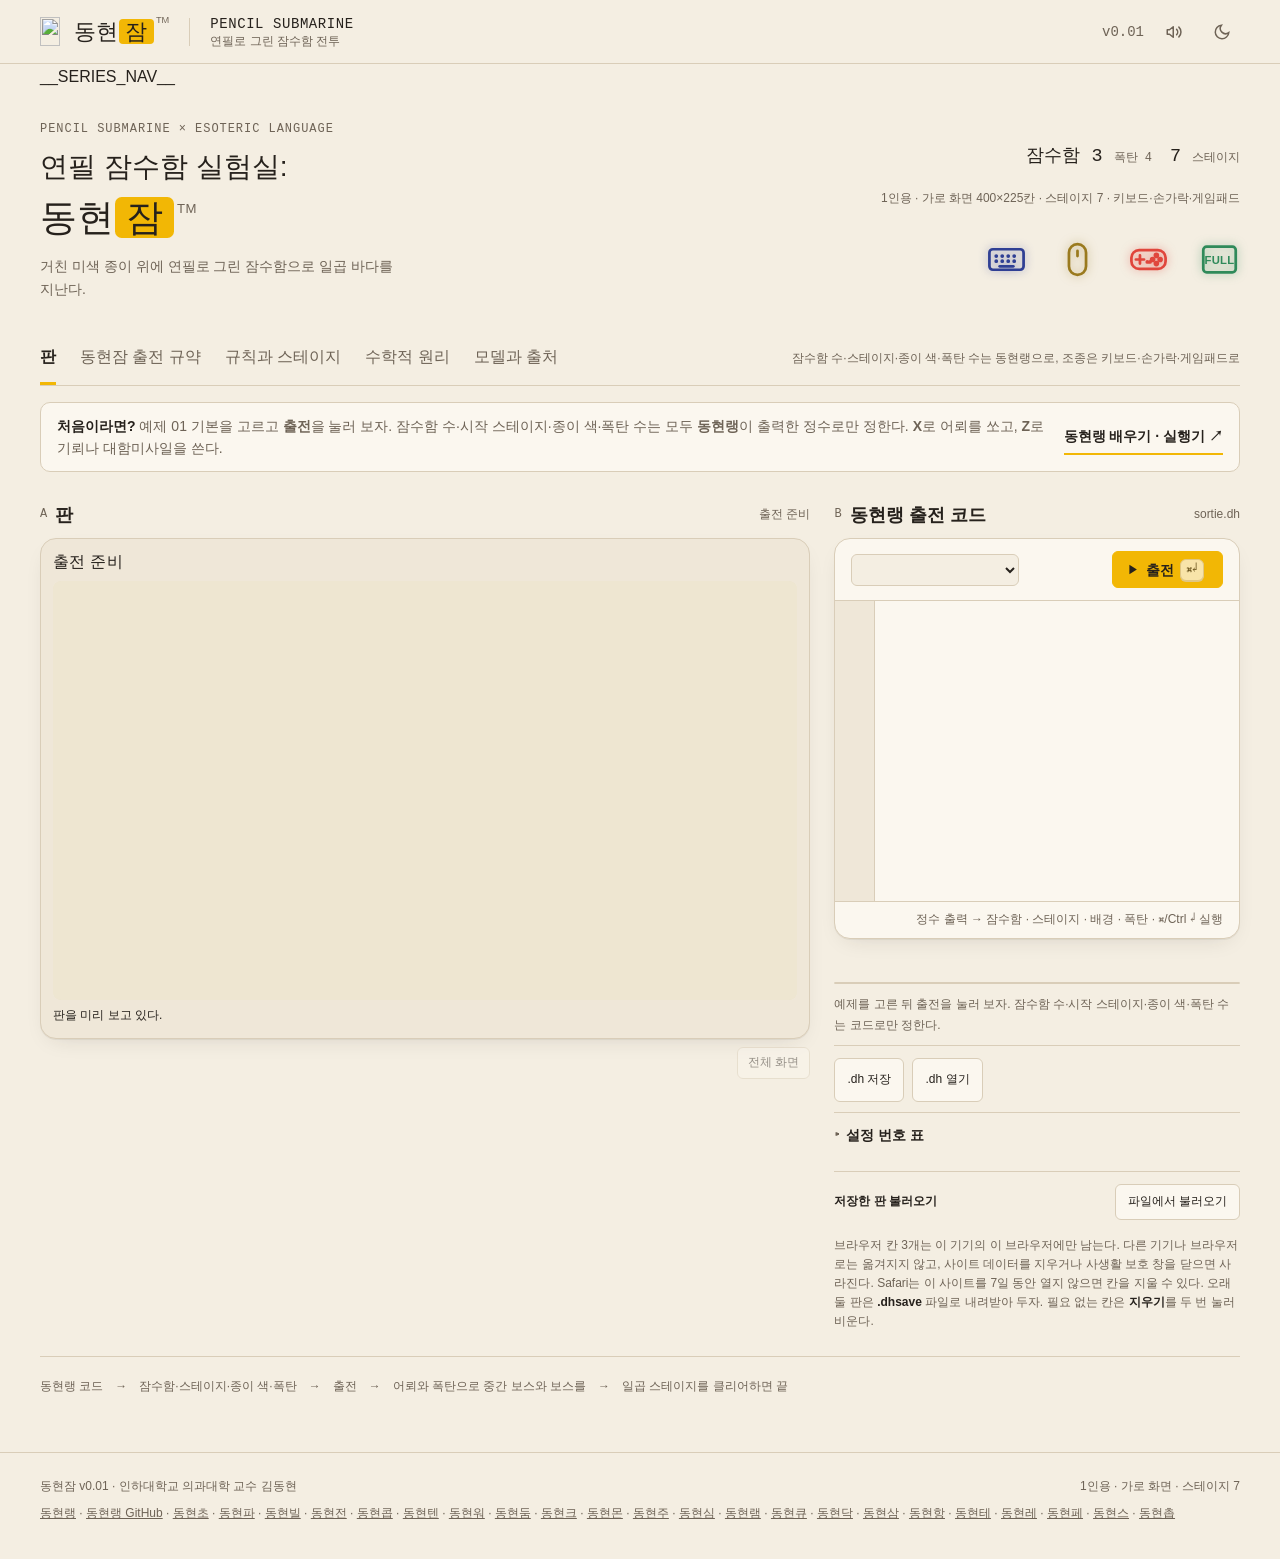
==== src/index.html @ eeb821c2 "동현잠 v0.01: 연필로 그린 잠수함 전투 Co-authored-by: Perplexity <noreply@perplexity.ai>" ====
<!doctype html>
<html lang="ko" data-theme="light">
<head>
  <meta charset="utf-8"><meta name="viewport" content="width=device-width,initial-scale=1,viewport-fit=cover">
  <meta name="description" content="동현랭으로 잠수함 수·시작 스테이지·종이 색·폭탄 수를 정하고, 연필로 그린 잠수함을 몰아 어뢰·기뢰·대함미사일로 일곱 바다의 보스를 물리치는 가로 화면 게임이다.">
  <title>동현잠™ · 연필로 그린 잠수함 전투</title>
  <link rel="icon" type="image/x-icon" sizes="16x16 32x32 48x48" href="./favicon.ico">
  <link rel="icon" type="image/png" sizes="32x32" href="./favicon.png">
  <link rel="apple-touch-icon" sizes="180x180" href="./apple-touch-icon.png">
  <link rel="stylesheet" href="./style.css">
</head>
<body>
<header class="header">
  <a class="brand" href="#" aria-label="동현잠 첫 화면으로"><span class="brand-main"><img class="brand-icon" src="__BRAND_ICON__" alt="" width="96" height="96">동현<span>잠</span><sup>TM</sup></span><i class="brand-divider"></i><span class="brand-sub">PENCIL SUBMARINE<small>연필로 그린 잠수함 전투</small></span></a>
  <div class="edition">v0.01<button id="sound" class="icon-btn" aria-label="효과음 켜기·끄기" title="효과음 (M)" aria-pressed="true"><svg width="18" height="18" viewBox="0 0 24 24" fill="none" stroke="currentColor" stroke-width="2" stroke-linecap="round" stroke-linejoin="round" aria-hidden="true" focusable="false"><path d="M11 5 6 9H3v6h3l5 4z"/><path class="snd-on" d="M15.5 8.5a5 5 0 0 1 0 7M18.5 5.5a9 9 0 0 1 0 13"/><path class="snd-off" d="m16 9 6 6m0-6-6 6"/></svg></button><button id="theme" class="icon-btn" aria-label="밝은 화면과 어두운 화면 전환" title="화면 전환" aria-pressed="false"><svg width="18" height="18" viewBox="0 0 24 24" fill="none" stroke="currentColor" stroke-width="2" stroke-linecap="round" aria-hidden="true" focusable="false"><path d="M21 12.8A9 9 0 1 1 11.2 3a7 7 0 0 0 9.8 9.8z"/></svg></button></div>
</header>
<main>
__SERIES_NAV__
  <section class="intro">
    <div><div class="eyebrow">PENCIL SUBMARINE × ESOTERIC LANGUAGE</div><h1>연필 잠수함 실험실: <span class="title-brand">동현<span>잠</span><sup>TM</sup></span></h1><p>거친 미색 종이 위에 연필로 그린 잠수함으로 일곱 바다를 지난다.</p></div>
    <div class="model-stamp"><strong id="stamp-mode">잠수함 3 <span>폭탄 4</span></strong><strong>7 <span>스테이지</span></strong><small>1인용 · 가로 화면 400×225칸 · 스테이지 7 · 키보드·손가락·게임패드</small><div class="input-marks" role="group" aria-label="입력 표식 · 쓸 수 있는 것: 키보드·마우스(손가락)·게임패드·전체 화면"><span class="mark on kb" tabindex="0" data-tip="키보드 가능 · 방향키로 항해하고 <b>X</b>(또는 Space)로 어뢰를 쏜다. <b>Z</b>는 폭탄(기뢰·대함미사일), <b>C</b>는 폭탄 바꾸기." aria-label="키보드 가능"><svg viewBox="0 0 24 24" aria-hidden="true"><rect x="2" y="6" width="20" height="12" rx="2"/><path class="dots" d="M6 10h.01M9.5 10h.01M13 10h.01M16.5 10h.01M6 13h.01M9.5 13h.01M13 13h.01M16.5 13h.01"/><path d="M8 16h8"/></svg></span><span class="mark on ms" tabindex="0" data-tip="마우스·손가락 가능 · 화면 아래 십자 버튼으로 항해하고 <b>A</b>·<b>B</b>·<b>폭탄</b>·<b>메뉴</b> 버튼을 누른다. 고르는 화면은 눌러서 고른다." aria-label="마우스·손가락 가능"><svg viewBox="0 0 24 24" aria-hidden="true"><rect x="7" y="3" width="10" height="18" rx="5"/><path d="M12 7v3"/></svg></span><span class="mark on gp" tabindex="0" data-tip="게임패드 가능 · A·R 어뢰 · B·L 폭탄 · X·Y·ZL·ZR 폭탄 바꾸기 · + 메뉴. 십자 버튼이나 왼쪽 스틱으로 항해한다." aria-label="게임패드 가능"><svg viewBox="0 0 24 24" aria-hidden="true"><rect x="2" y="6.5" width="20" height="11" rx="4.5"/><path d="M7 9.6v4.8M4.6 12h4.8"/><circle cx="16.6" cy="9.6" r=".85"/><circle cx="14.4" cy="12" r=".85"/><circle cx="18.8" cy="12" r=".85"/><circle cx="16.6" cy="14.4" r=".85"/><path class="dots" d="M11.3 13.4h.01M12.9 13.4h.01"/></svg></span><span class="mark on fs" tabindex="0" data-tip="전체 화면 가능 · 출전한 뒤 화면 아래 <b>전체 화면</b> 버튼으로 게임 화면을 꽉 채울 수 있다." aria-label="전체 화면 가능"><svg viewBox="0 0 24 24" aria-hidden="true"><rect x="2.5" y="4.5" width="19" height="15" rx="2"/><text class="full" x="12" y="14.6" text-anchor="middle">FULL</text></svg></span></div></div>
  </section>
  <nav class="tabs" aria-label="동현잠 메뉴"><button class="active" data-tab="play" aria-current="page">판</button><button data-tab="protocol">동현잠 출전 규약</button><button data-tab="rules">규칙과 스테이지</button><button data-tab="math">수학적 원리</button><button data-tab="about">모델과 출처</button><span>잠수함 수·스테이지·종이 색·폭탄 수는 동현랭으로, 조종은 키보드·손가락·게임패드로</span></nav>
  <div class="getting-started"><p><strong>처음이라면?</strong> 예제 01 기본을 고르고 <b>출전</b>을 눌러 보자. 잠수함 수·시작 스테이지·종이 색·폭탄 수는 모두 <b>동현랭</b>이 출력한 정수로만 정한다. <b>X</b>로 어뢰를 쏘고, <b>Z</b>로 기뢰나 대함미사일을 쓴다.</p><a href="https://raspberry-kim.github.io/donghyun-lang/" target="_blank" rel="noopener">동현랭 배우기 · 실행기 ↗</a></div>

  <section id="tab-play" class="tab-panel">
    <div class="play-grid" id="play-grid">
      <div class="field-col">
        <div class="section-title"><h2><span>A</span> 판</h2><span id="status" role="status">출전 준비</span></div>
        <div class="stage-full" id="stage-full"><button id="exit-full" class="exit-full" type="button" hidden aria-label="전체 화면 닫기">✕ 전체 화면 닫기</button><p class="full-hint" id="full-hint" hidden>원래 화면으로 돌아오려면 오른쪽 위 <b>✕ 전체 화면 닫기</b>를 누른다.</p>
        <div class="board-wrap" id="board-wrap" tabindex="0" aria-label="동현잠 판. 방향키로 항해하고 X 또는 Space로 어뢰를 쏜다. Z는 폭탄, C는 폭탄 바꾸기.">
          <div class="board-top"><span id="day">출전 준비</span><span id="turn-badge"></span></div>
          <div class="board-stage ds-board"><canvas id="game" width="1200" height="675" role="img" aria-label="동현잠 게임 화면. 연필로 그린 잠수함과 바다, 수면 위의 군함">캔버스를 쓸 수 있는 브라우저에서 열어 보자.</canvas>
            <div id="menu" class="game-menu" hidden role="menu"></div>
          </div>
          <div class="board-bottom"><span id="tile-info">판을 미리 보고 있다.</span><span id="hint"></span></div>
          <div class="touchpad" id="touchpad" role="group" aria-label="화면 버튼"><div class="dpad" id="dpad" aria-label="십자 버튼"><button type="button" data-dir="u" aria-label="위"><svg viewBox="0 0 24 24" fill="none" stroke="currentColor" stroke-width="2.4" stroke-linecap="round" stroke-linejoin="round" aria-hidden="true"><path d="M12 19V6M6 11l6-6 6 6"/></svg></button><button type="button" data-dir="l" aria-label="왼쪽"><svg viewBox="0 0 24 24" fill="none" stroke="currentColor" stroke-width="2.4" stroke-linecap="round" stroke-linejoin="round" aria-hidden="true"><path d="M12 19V6M6 11l6-6 6 6"/></svg></button><button type="button" data-dir="r" aria-label="오른쪽"><svg viewBox="0 0 24 24" fill="none" stroke="currentColor" stroke-width="2.4" stroke-linecap="round" stroke-linejoin="round" aria-hidden="true"><path d="M12 19V6M6 11l6-6 6 6"/></svg></button><button type="button" data-dir="d" aria-label="아래"><svg viewBox="0 0 24 24" fill="none" stroke="currentColor" stroke-width="2.4" stroke-linecap="round" stroke-linejoin="round" aria-hidden="true"><path d="M12 19V6M6 11l6-6 6 6"/></svg></button></div><div class="pad-btns"><button id="b-sel" type="button" class="pb-s">폭탄<small>바꾸기</small></button><button id="b-pause" type="button" class="pb-s">메뉴</button><button id="b-b" type="button" class="pb-b">B<small>폭탄</small></button><button id="b-a" type="button" class="pb-a">A<small>어뢰</small></button></div></div>
        </div>
        </div>
        <div class="board-bar"><button id="full" class="small-btn" type="button" disabled title="게임 화면을 꽉 채운다 (F)">전체 화면</button></div>
        <span id="dbg" hidden></span>
      </div>
      <div class="side-col">
        <section class="setup-panel" id="setup-panel">
          <div class="section-title"><h2><span>B</span> 동현랭 출전 코드</h2><span>sortie.dh</span></div>
          <div class="dh-panel">
            <div class="dh-head"><select id="example" aria-label="동현랭 출전 예제 선택"></select><span class="dh-spacer"></span><button id="run" class="dh-btn dh-run" title="Ctrl/⌘ + Enter"><svg viewBox="0 0 24 24" fill="currentColor" aria-hidden="true"><path d="M7 4.5v15l12-7.5z"></path></svg>출전 <kbd>⌘↵</kbd></button></div>
            <div class="code-wrap"><div id="lines" aria-hidden="true"></div><textarea id="code" aria-label="동현랭 출전 코드" spellcheck="false" autocomplete="off" autocapitalize="off"></textarea></div>
            <div class="code-meta dh-status"><span id="line-count"></span><span>정수 출력 → 잠수함 · 스테이지 · 배경 · 폭탄 · ⌘/Ctrl ↵ 실행</span></div>
          </div>
          <p id="example-note"></p>
          <div class="sortie-card" id="sortie-card"></div>
          <p id="result" aria-live="polite">예제를 고른 뒤 출전을 눌러 보자. 잠수함 수·시작 스테이지·종이 색·폭탄 수는 코드로만 정한다.</p>
          <div class="file-row"><button id="save">.dh 저장</button><label class="file-label">.dh 열기<input id="open" type="file" accept=".dh,.txt,text/plain" hidden></label></div>
          <details class="lang-rule"><summary>설정 번호 표</summary><div class="table-wrap"><table><thead><tr><th>자리</th><th>설정</th><th>값</th><th>기본값</th></tr></thead><tbody><tr><td>첫째</td><td>잠수함 수</td><td>1–9</td><td>반드시 쓴다</td></tr><tr><td>둘째</td><td>시작 스테이지</td><td>1–7</td><td>1</td></tr><tr><td>셋째</td><td>배경 색</td><td>1 미색 · 2 스케치북 흰색</td><td>1</td></tr><tr><td>넷째</td><td>시작 폭탄 수</td><td>0–10</td><td>4</td></tr></tbody></table></div></details>
          <div class="load-box"><div class="load-head"><strong>저장한 판 불러오기</strong><label class="file-label" tabindex="0">파일에서 불러오기<input id="load-file-setup" type="file" accept=".dhsave,.json,application/json" hidden></label></div><div class="slot-list" id="slot-list"></div><p class="slot-note">브라우저 칸 3개는 이 기기의 이 브라우저에만 남는다. 다른 기기나 브라우저로는 옮겨지지 않고, 사이트 데이터를 지우거나 사생활 보호 창을 닫으면 사라진다. Safari는 이 사이트를 7일 동안 열지 않으면 칸을 지울 수 있다. 오래 둘 판은 <b>.dhsave</b> 파일로 내려받아 두자. 필요 없는 칸은 <b>지우기</b>를 두 번 눌러 비운다.</p></div>
        </section>
        <section class="hud" id="hud" hidden>
          <div class="info-card grid" id="info-card"></div>
          <div class="log-card"><div class="section-title"><h2><span>C</span> 항해 기록</h2><button id="concede" class="small-btn">포기하고 출전 준비로</button></div><ol id="log"></ol></div><input id="load-file" type="file" accept=".dhsave,.json,application/json" hidden>
          <div class="keys"><span><span class="kbd-arrows"><kbd>←</kbd><kbd>→</kbd><kbd>↑</kbd><kbd>↓</kbd></span>항해(누르고 있으면 속도가 붙는다)</span><span><kbd>X</kbd><kbd>Space</kbd>어뢰(누르는 동안 바라보는 쪽 고정)</span><span><kbd>Z</kbd>폭탄: 기뢰 · 대함미사일</span><span><kbd>C</kbd><kbd>Shift</kbd>폭탄 바꾸기</span><span><kbd>Enter</kbd><kbd>Esc</kbd><kbd>P</kbd>메뉴(저장·불러오기·포기)</span><span><kbd>M</kbd>효과음</span><span><kbd>F</kbd>전체 화면</span><span class="pad-note">게임패드(닌텐도 배치) A·R 어뢰 · B·L 폭탄 · X·Y·ZL·ZR 폭탄 바꾸기 · + 메뉴 · 손가락은 화면 아래 십자 버튼과 A·B 버튼</span></div>
        </section>
      </div>
    </div>
    <div class="workflow"><span>동현랭 코드</span><b>→</b><span>잠수함·스테이지·종이 색·폭탄</span><b>→</b><span>출전</span><b>→</b><span>어뢰와 폭탄으로 중간 보스와 보스를</span><b>→</b><span>일곱 스테이지를 클리어하면 끝</span></div>
  </section>

  <section id="tab-protocol" class="tab-panel document" hidden>
    <div class="doc-heading"><div class="eyebrow">SORTIE I/O · v0.01</div><h2>잠수함과 폭탄은 동현랭으로, 조종은 손으로.</h2><p>동현랭 프로그램이 출력한 정수를 차례로 읽는다. <b>첫 정수가 잠수함 수</b>이고 이것만 있으면 바로 나선다. 둘째 정수는 시작 스테이지, 셋째 정수는 배경 색, 넷째 정수는 시작 폭탄 수이며 셋 다 생략할 수 있다. 출전한 뒤에는 동현랭을 쓰지 않는다.</p></div>
    <div class="table-wrap"><table><thead><tr><th>차례</th><th>뜻</th><th>값</th><th>기본값</th></tr></thead><tbody>
      <tr><td>첫째</td><td>잠수함 수</td><td>1~9. 가라앉으면 하나 줄고 새 잠수함이 나선다. 0이 되면 게임 오버다. 이어 하기를 고르면 이 수로 다시 채워진다. <b>반드시 있어야 한다</b></td><td>—</td></tr>
      <tr><td>둘째</td><td>시작 스테이지</td><td>1~7. 1 햇살 여울 · 2 산호 숲 · 3 난파선 무덤 · 4 열수 굴뚝 · 5 얼음 지붕 · 6 흑연 해구 · 7 먹빛 심연</td><td>1</td></tr>
      <tr><td>셋째</td><td>배경 색</td><td>1 미색(거친 미색 종이) · 2 스케치북 흰색. 종이 색이 바뀌면 그림을 모두 새로 그린다</td><td>1</td></tr>
      <tr><td>넷째</td><td>시작 폭탄 수</td><td>0~10. 기뢰와 대함미사일이 함께 쓰는 폭탄의 수다. 스테이지를 시작할 때 이 수보다 적으면 이 수로 채워진다</td><td>4</td></tr>
    </tbody></table></div>
    <div class="doc-columns"><div><h3>고정된 조건</h3><p><b>1인용</b>이다. 정수가 다섯 이상 나오거나 값이 범위를 벗어나면 출전하지 않고 오류를 알려 준다. 정수가 하나도 없으면 잠수함 수를 정하지 않은 것이라 나서지 않는다.</p><p>화면은 가로로 긴 400×225칸(16:9)이고 1초에 60걸음으로 움직인다. 스테이지마다 중간 보스와 보스가 정해져 있다.</p></div>
    <div><h3>예시</h3><pre class="code-example">나는 동현이냐?
  ㅋㅋ 잠수함 5
  뿡뿡 도오오오오옹~뿡뿡뿡
  ㅋㅋ 스테이지 2
  뿡뿡 도오옹~뿡뿡뿡
동현이구나</pre><p>동현랭 문법은 <a href="https://raspberry-kim.github.io/donghyun-lang/" target="_blank" rel="noopener">동현랭 플레이그라운드</a>에서 배울 수 있다.</p></div></div>
  </section>

  <section id="tab-rules" class="tab-panel document" hidden>
    <div class="doc-heading"><div class="eyebrow">HOW TO PLAY</div><h2>어뢰 두 발, 폭탄 열 개, 일곱 바다.</h2><p>연필로 그린 잠수함을 몰아 바닷속을 왼쪽에서 오른쪽으로 지난다. 스테이지 하나는 가로로 길게 이어 붙인 종이 한 장이다. 화면 위쪽에는 수평선과 찰랑거리는 수면이 있고 그 위에 군함이 떠 있다. 스테이지 가운데에서 중간 보스를, 끝에서 보스를 만난다. 보스를 물리치면 클리어다. 일곱 스테이지를 모두 클리어하면 팡파르와 꽃비로 축하하고 끝난다.</p></div>
    <div class="doc-columns"><div><p class="input-note">머리글 오른쪽에 붙은 네 아이콘(키보드·마우스·게임패드·전체 화면 FULL)은 입력 표식이다. 이 실험실은 <b>넷 모두 켜져 있다</b>. 아이콘에 마우스를 올리거나 손을 대면 풍선 도움말이 뜬다.</p><p class="input-note"><b>전체 화면</b>: 출전한 뒤 판 아래 <b>전체 화면</b> 버튼(또는 F)을 누르면 게임 화면이 비율을 지키며 화면을 꽉 채운다. 휴대폰은 가로로 돌리면 화면이 가장 크다. 원래 화면으로 돌아오려면 오른쪽 위 <b>✕ 전체 화면 닫기</b>를 누른다.</p><h3>조작</h3><table class="key-table"><tbody>
      <tr><td><span class="kbd-arrows"><kbd>←</kbd><kbd>→</kbd><kbd>↑</kbd><kbd>↓</kbd></span></td><td>누르고 있으면 그쪽으로 속도가 붙는다. 물의 저항 때문에 천천히 붙고, 떼면 한참 미끄러지다 멎는다. 가라앉지도 떠오르지도 않는다. 좌우를 누르면 잠수함이 그쪽을 돌아본다</td></tr>
      <tr><td><kbd>X</kbd> <kbd>Space</kbd></td><td><b>어뢰</b>(A). 바라보는 쪽으로 나간다. 관이 둘이라 화면에 두 발까지 나간다. 누르고 있는 동안에는 바라보는 쪽이 바뀌지 않아, 적을 보며 뒤로 물러날 수 있다</td></tr>
      <tr><td><kbd>Z</kbd></td><td><b>폭탄</b>(B). 고른 것에 따라 <b>기뢰</b>를 배 밑으로 떨어뜨리거나 <b>대함미사일</b>을 배 위로 쏘아 올린다. 어느 쪽이든 폭탄 하나를 쓴다</td></tr>
      <tr><td><kbd>C</kbd> <kbd>Shift</kbd></td><td>폭탄 바꾸기(Select). 기뢰 ↔ 대함미사일. 계기판에 고른 것이 네모로 표시된다</td></tr>
      <tr><td><kbd>Enter</kbd> <kbd>Esc</kbd> <kbd>P</kbd></td><td>메뉴(Start): 계속 간다 · 소리 · 저장 · 불러오기 · 포기하고 출전 준비로. 메뉴가 열린 동안 게임은 멈춘다. 전체 화면에서 Esc를 누르면 브라우저가 전체 화면을 닫고, 게임은 메뉴를 열어 멈춘다</td></tr>
      <tr><td><kbd>M</kbd> · <kbd>F</kbd></td><td>효과음 켜기·끄기(머리말 스피커 버튼과 같다) · 전체 화면</td></tr>
      <tr><td><span class="pad-tag">손가락</span></td><td>화면 아래 왼쪽의 <b>십자 버튼</b>에 손가락을 대고 미끄러뜨리면 방향이 따라 바뀐다. 대각선도 된다. 오른쪽의 <b>A</b>는 어뢰, <b>B</b>는 폭탄, <b>폭탄</b>은 바꾸기, <b>메뉴</b>는 메뉴다</td></tr>
      <tr><td><span class="pad-tag">게임패드</span></td><td>블루투스·USB 게임패드를 붙이면 닌텐도 배치 기준으로 쓴다. 다이아몬드 네 버튼은 <b>자리</b>로 키보드와 짝을 맞춘다: 오른쪽=X키 · 아래=Z키(닌텐도 글자로 A·B). A=어뢰, B=폭탄, X·Y=폭탄 바꾸기, 십자·왼 스틱=항해, +=메뉴. 어깨 버튼은 R=어뢰, L=폭탄, ZL·ZR=바꾸기다. 드물게 A와 B가 거꾸로 들어오면 <b>−(Select)</b>를 한 번 눌러 바꾼다(패드 이름별로 브라우저에 남는다)</td></tr>
    </tbody></table></div>
    <div><h3>규칙 요약</h3><ul>
      <li>어뢰: 쏘면 조금 가라앉았다가 속도가 붙어 곧게 나간다. 잠수함보다 8칸쯤 아래를 지난다. 맞으면 데미지 10, 터질 때 둘레 16칸의 적도 4를 입는다. 작은 적은 대부분 어뢰 한 발이다. 적의 어뢰·폭뢰·거품과 부딪히면 함께 터진다.</li>
      <li>폭탄: 처음에 4개를 가지고 나서고(출전 코드로 0~10) 10개까지 모은다. 기뢰와 대함미사일이 같은 폭탄을 쓴다.</li>
      <li>기뢰: 배 밑에서 떨어져 천천히 가라앉는다. 적이 닿거나 1.7초가 지나면 터진다. 둘레 44칸에 데미지 26을 주고 적의 탄도 지운다. 내 잠수함은 다치지 않는다.</li>
      <li>대함미사일: 배 위에서 솟아 수면을 뚫고 나가 가까운 군함이나 전투기를 쫓는다. 데미지 30. 솟는 길에 있는 적도 맞는다. 표적이 없으면 앞쪽 수면에 떨어진다. 얼음이나 바위 지붕 밑에서는 지붕에 부딪혀 터진다.</li>
      <li>수면: 잠수함은 수면 아래 10칸까지 올라간다. 군함은 수면을 오가며 폭뢰를 떨군다. 폭뢰는 떨어뜨릴 때 잠수함이 있던 깊이에서 터진다. 깊이를 바꾸면 비켜 간다.</li>
      <li>보스 방: 들어서면 화면이 멈추고 보스가 오른쪽에서 들어온다. 물리쳐야 길이 열린다.</li>
      <li>보스의 다리·혀·집게발: 옅은 점선과 동그라미가 겨누는 곳을 먼저 알려 주고, 0.4~0.8초 뒤에 빠르게 뻗는다. 뻗은 다리를 어뢰로 맞히면 다리를 거두고 보스도 다친다. 혀에 맞으면 입 쪽으로 끌려간다.</li>
      <li>데미지: 탄이나 적에 맞으면 데미지 막대가 찬다. 바닥이나 벽에 세게 부딪혀도 조금 찬다. 가득 차면 가라앉고 잠수함 하나를 잃는다. 새 잠수함은 스테이지의 처음, 보스 방 입구, 중간 보스를 물리친 자리 가운데 마지막에 지난 곳에서 나선다.</li>
      <li>상자와 별: <b>B</b> 폭탄 +2, <b>R</b> 수리(데미지 −50). 군함을 가라앉히면 B가 떠오르고, 중간 보스를 물리치면 R과 B가 나온다. 별은 500점이다.</li>
      <li>잠수함 +1: 3만 점마다 하나를 얻는다(9까지).</li>
      <li>게임 오버: <b>이어 하기</b>를 고르면 그 스테이지를 처음부터 다시 하고 점수는 0부터 다시 센다. <b>출전 준비로</b>를 고르면 처음으로 돌아간다.</li>
      <li>저장: Enter 메뉴에서 브라우저 칸 3개나 .dhsave 파일로 판을 저장하고, 출전 준비 화면이나 메뉴에서 불러온다. 잠수함과 보스, 적과 탄의 자리까지 그대로 돌아오며, 불러온 직후에는 멈춘 채로 기다린다.</li>
    </ul></div></div>
    <h3>스테이지</h3>
    <div class="table-wrap"><table id="stage-table"></table></div>
    <h3>만나는 것들</h3>
    <div class="foe-grid" id="foe-grid"></div>
  </section>

  <!-- 수학적 원리 --><section id="tab-math" class="tab-panel document" hidden><div class="doc-heading"><div class="eyebrow">MATHEMATICAL PRINCIPLES · v0.01</div><h2>수학적 원리.<br>좌표로 읽는 잠수함 전투.</h2><p>동현잠의 화면은 가로 400칸, 세로 225칸이고 1초에 60걸음으로 움직인다. 스테이지는 가로로 2,860~3,140칸 이어지고, 화면은 그 가운데 400칸을 비춘다. 아래 식과 수는 지금 엔진 코드(<code>src/game.js</code>, <code>src/level.js</code>)에 들어 있는 그대로다.</p></div><div class="math-grid">
<article><h3><span class="math-num">1</span>좌표와 바다</h3><p>원점은 스테이지의 왼쪽 위다. <math><mi>x</mi></math>는 오른쪽으로, <math><mi>y</mi></math>는 아래로 커진다. 수면은 <math><mrow><mi>y</mi><mo>=</mo><mn>27</mn></mrow></math>이다. 바다 밑은 가로 한 칸마다 높이 하나를 적은 함수 <math><mrow><mi>g</mi><mo>(</mo><mi>x</mi><mo>)</mo></mrow></math>이고, 얼음이나 바위가 덮인 곳에는 지붕 <math><mrow><mi>c</mi><mo>(</mo><mi>x</mi><mo>)</mo></mrow></math>가 하나 더 있다.</p><div class="eq"><span class="eq-run"><math display="block"><mrow><mo>max</mo><mo>(</mo><mn>37</mn><mo>,</mo><mi>c</mi><mo>(</mo><mi>x</mi><mo>)</mo><mo>+</mo><mn>7.5</mn><mo>)</mo><mo>≤</mo><mi>y</mi><mo>≤</mo><mi>g</mi><mo>(</mo><mi>x</mi><mo>)</mo><mo>−</mo><mn>7.5</mn></mrow></math></span></div><p>잠수함의 몸은 가운데에서 위아래로 7.5칸, 옆으로 15칸이다. 수면 아래 10칸보다 위로는 올라가지 않는다. 수면의 물결은 두 사인 곡선을 겹친 것이다.</p><div class="eq"><span class="eq-run"><math display="block"><mrow><mi>η</mi><mo>(</mo><mi>x</mi><mo>,</mo><mi>t</mi><mo>)</mo><mo>=</mo><mn>1.1</mn><mo>sin</mo><mo>(</mo><mn>0.09</mn><mi>x</mi><mo>+</mo><mn>0.05</mn><mi>t</mi><mo>)</mo></mrow></math></span><span class="eq-run"><math display="block"><mrow><mo>+</mo><mn>0.9</mn><mo>sin</mo><mo>(</mo><mn>0.031</mn><mi>x</mi><mo>−</mo><mn>0.03</mn><mi>t</mi><mo>)</mo></mrow></math></span></div></article>
<article><h3><span class="math-num">2</span>물의 저항</h3><p>십자키는 <b>가속</b>을 준다. 그리고 걸음마다 속도에 1보다 작은 수를 곱한다. 이것이 물의 저항이다. 빠를수록 많이 깎이므로 속도는 어느 값에서 더 늘지 않는다.</p><div class="eq"><span class="eq-run"><math display="block"><mrow><msub><mi>v</mi><mi>x</mi></msub><mo>←</mo><mn>0.972</mn><mo>(</mo><msub><mi>v</mi><mi>x</mi></msub><mo>±</mo><mn>0.06</mn><mo>)</mo></mrow></math></span><span class="eq-run"><math display="block"><mrow><msub><mi>v</mi><mi>y</mi></msub><mo>←</mo><mn>0.95</mn><mo>(</mo><msub><mi>v</mi><mi>y</mi></msub><mo>±</mo><mn>0.055</mn><mo>)</mo></mrow></math></span></div><p>계속 누르면 닿는 속도 <math><msub><mi>v</mi><mo>∞</mo></msub></math>는 가속과 저항이 비기는 곳이다. 가로는 2.08칸, 세로는 1.05칸이다.</p><div class="eq big"><span class="eq-run"><math display="block"><mrow><msub><mi>v</mi><mo>∞</mo></msub><mo>=</mo><mfrac><mrow><mi>a</mi><mi>k</mi></mrow><mrow><mn>1</mn><mo>−</mo><mi>k</mi></mrow></mfrac><mo>=</mo><mfrac><mrow><mn>0.06</mn><mo>×</mo><mn>0.972</mn></mrow><mn>0.028</mn></mfrac><mo>≈</mo><mn>2.08</mn></mrow></math></span></div><p>키를 떼면 속도는 걸음마다 0.972배가 된다. 24걸음(0.4초)마다 절반으로 줄고, 가장 빠를 때 떼면 72칸쯤 더 미끄러진다. 그래서 멎을 자리보다 일찍 떼거나 반대쪽을 눌러 세운다.</p></article>
<article><h3><span class="math-num">3</span>어뢰</h3><p>어뢰는 관을 나와 12걸음 동안 가라앉은 뒤에야 추진기가 돈다. 그 뒤로는 걸음마다 0.11씩 빨라져 37걸음쯤 뒤에 최고 속도 4.4칸에 닿는다. 처음에는 느리고 멀리 갈수록 빠르다.</p><div class="eq"><span class="eq-run"><math display="block"><mrow><msub><mi>u</mi><mi>x</mi></msub><mo>←</mo><mo>min</mo><mo>(</mo><mn>4.4</mn><mo>,</mo><msub><mi>u</mi><mi>x</mi></msub><mo>+</mo><mn>0.11</mn><mo>)</mo></mrow></math></span><span class="eq-run"><math display="block"><mrow><mi>d</mi><mo>(</mo><mi>t</mi><mo>)</mo><mo>≈</mo><msub><mi>u</mi><mn>0</mn></msub><mi>t</mi><mo>+</mo><mn>0.055</mn><msup><mi>t</mi><mn>2</mn></msup></mrow></math></span></div><p>가라앉는 깊이는 3.4칸쯤이고 관이 배 가운데보다 4.5칸 아래에 있어, 어뢰는 잠수함보다 8칸쯤 아래를 지난다. 관은 둘이다. 화면에 두 발이 나가 있으면 하나가 터지거나 화면을 벗어나야 다음 발을 쏜다. 쏜 뒤 22걸음은 다음 발을 쏘지 못한다.</p></article>
<article><h3><span class="math-num">4</span>기뢰와 대함미사일</h3><p>기뢰는 가라앉는 속도가 0.3칸에 다가간다. 16걸음 뒤부터 적이 닿으면 터지고, 닿지 않아도 100걸음에 터진다. 그동안 40칸쯤 가라앉는다.</p><div class="eq"><span class="eq-run"><math display="block"><mrow><msub><mi>w</mi><mi>y</mi></msub><mo>←</mo><msub><mi>w</mi><mi>y</mi></msub><mo>+</mo><mn>0.05</mn><mo>(</mo><mn>0.3</mn><mo>−</mo><msub><mi>w</mi><mi>y</mi></msub><mo>)</mo></mrow></math></span></div><p>대함미사일은 위로 걸음마다 0.16씩 빨라져 3.4칸까지 붙고, 수면을 뚫으면 300칸 안의 가장 가까운 군함이나 전투기를 고른다. 그 뒤로는 한 걸음에 3.5칸씩 가며 표적 쪽으로 최대 0.13라디안씩 돈다.</p><div class="eq"><span class="eq-run"><math display="block"><mrow><mi>φ</mi><mo>←</mo><mi>φ</mi><mo>+</mo><mo>clamp</mo><mo>(</mo><msub><mi>φ</mi><mo>*</mo></msub><mo>−</mo><mi>φ</mi><mo>,</mo><mo>−</mo><mn>0.13</mn><mo>,</mo><mn>0.13</mn><mo>)</mo></mrow></math></span></div></article>
<article><h3><span class="math-num">5</span>폭뢰와 깊이</h3><p>군함과 전투기가 떨구는 폭뢰는 물에 닿은 뒤 한 걸음에 0.75칸씩 가라앉는다. 신관은 떨어뜨릴 때 잠수함이 있던 깊이 <math><msub><mi>y</mi><mn>0</mn></msub></math>에 맞춰져 있다. 그 깊이에 닿으면 둘레 24칸에 데미지 18을 준다.</p><div class="eq"><span class="eq-run"><math display="block"><mrow><mi>t</mi><mo>=</mo><mfrac><mrow><msub><mi>y</mi><mn>0</mn></msub><mo>−</mo><mn>27</mn></mrow><mn>0.75</mn></mfrac></mrow></math></span><span class="eq-run"><math display="block"><mrow><msub><mi>y</mi><mn>0</mn></msub><mo>=</mo><mn>120</mn><mo>⇒</mo><mi>t</mi><mo>=</mo><mn>124</mn></mrow></math></span></div><p>깊이 120에 있었다면 폭뢰가 닿는 데 2초가 걸린다. 그사이 세로로 20칸만 움직여도 터지는 자리를 벗어난다. 깊을수록 피할 시간이 길다. 얼음 지붕 위에 떨어진 폭뢰는 물에 들어오지 못한다.</p></article>
<article><h3><span class="math-num">6</span>다리의 곡선</h3><p>문어와 오징어의 다리, 개구리의 혀는 뿌리 <math><mi>A</mi></math>, 끝 <math><mi>T</mi></math>, 그 사이의 조절점 <math><mi>C</mi></math>로 만든 2차 곡선이다. 곡선 위의 점 열한 개를 걸음마다 다시 구해 연필 선으로 긋고, 같은 점으로 잠수함에 닿았는지도 잰다.</p><div class="eq big"><span class="eq-run"><math display="block"><mrow><mi>B</mi><mo>(</mo><mi>u</mi><mo>)</mo><mo>=</mo><msup><mrow><mo>(</mo><mn>1</mn><mo>−</mo><mi>u</mi><mo>)</mo></mrow><mn>2</mn></msup><mi>A</mi><mo>+</mo><mn>2</mn><mi>u</mi><mo>(</mo><mn>1</mn><mo>−</mo><mi>u</mi><mo>)</mo><mi>C</mi><mo>+</mo><msup><mi>u</mi><mn>2</mn></msup><mi>T</mi></mrow></math></span></div><p>뻗은 정도를 <math><mi>e</mi></math>(0~1)라 하면 끝은 겨눈 곳까지의 <math><mi>e</mi></math>배 자리에 있고, 조절점은 옆으로 길이의 <math><mrow><mn>0.24</mn><mo>(</mo><mn>1</mn><mo>−</mo><mn>0.85</mn><mi>e</mi><mo>)</mo></mrow></math>배만큼 비켜 있다. 움츠렸을 때는 크게 휘고, 다 뻗으면 거의 곧다. 게의 집게발과 거미게의 다리는 곡선 대신 팔꿈치에서 꺾이는 두 마디다.</p></article>
<article><h3><span class="math-num">7</span>예고와 뻗기</h3><p>다리는 예고 → 뻗기 → 머물기 → 거두기의 차례로 움직인다. 예고하는 동안 앞의 62%는 잠수함을 따라 겨누고, 나머지 동안은 겨눈 곳을 바꾸지 않는다. 그 사이에 비켜서면 맞지 않는다.</p><div class="eq"><span class="eq-run"><math display="block"><mrow><mi>e</mi><mo>(</mo><mi>t</mi><mo>)</mo><mo>=</mo><msub><mi>e</mi><mn>0</mn></msub><mo>+</mo><mo>(</mo><mn>1</mn><mo>−</mo><msub><mi>e</mi><mn>0</mn></msub><mo>)</mo><mo>[</mo><mn>1</mn><mo>−</mo><msup><mrow><mo>(</mo><mn>1</mn><mo>−</mo><mfrac><mi>t</mi><mi>n</mi></mfrac><mo>)</mo></mrow><mn>2</mn></msup><mo>]</mo></mrow></math></span></div><p>뻗는 걸음 수 <math><mi>n</mi></math>은 문어 다리 9, 혀 6, 집게발 8, 거미게 다리 7, 크라켄의 큰 다리 11이다. 처음이 가장 빠르고 끝에서 느려진다. 예고는 다리 38걸음, 혀 26걸음, 집게발 40걸음이고, 보스의 체력이 45% 아래로 내려가면 0.74배로 짧아진다. 닿는 거리는 다리 170칸, 혀 200칸, 집게발 115칸에 보스의 크기를 곱한 값이다.</p></article>
<article><h3><span class="math-num">8</span>카메라</h3><p>화면의 왼쪽 끝 <math><mi>C</mi></math>는 잠수함보다 조금 앞을 비춘다. 앞을 내다보는 거리 <math><mi>ℓ</mi></math>은 바라보는 쪽으로 52칸, 속도의 20배를 겨누고 걸음마다 차이의 4%씩 다가간다. 카메라는 그 자리를 걸음마다 12%씩 따라간다.</p><div class="eq"><span class="eq-run"><math display="block"><mrow><mi>ℓ</mi><mo>←</mo><mi>ℓ</mi><mo>+</mo><mn>0.04</mn><mo>(</mo><mn>52</mn><mi>s</mi><mo>+</mo><mn>20</mn><msub><mi>v</mi><mi>x</mi></msub><mo>−</mo><mi>ℓ</mi><mo>)</mo></mrow></math></span><span class="eq-run"><math display="block"><mrow><mi>C</mi><mo>←</mo><mi>C</mi><mo>+</mo><mn>0.12</mn><mo>(</mo><mi>x</mi><mo>−</mo><mn>200</mn><mo>+</mo><mi>ℓ</mi><mo>−</mo><mi>C</mi><mo>)</mo></mrow></math></span></div><p>보스 방에 들어서면 카메라는 방의 왼쪽 끝에 멈춘다. 방의 너비는 화면과 같은 400칸이다. 먼 바위와 구름은 카메라의 0.35배로 흐른다.</p></article>
</div><p class="math-foot">점수: 작은 잠수정 100, 초롱아귀 150, 갈치 80, 새우 30, 호위함 400, 구축함 600, 이지스함 1,000, 전투기 300, 별 500점이다. 중간 보스는 2,000~5,000점, 보스는 4,000~12,000점이다. 스테이지를 클리어하면 남은 잠수함 하나에 300점, 남은 폭탄 하나에 100점을 받는다. 난수는 mulberry32를 쓰고 시드는 <math><mn>20261124</mn></math>이다.</p></section>

  <section id="tab-about" class="tab-panel document" hidden>
    <div class="doc-heading"><div class="eyebrow">WHAT IS NEW, WHAT IS SHARED</div><h2>동현촙의 틀에 물의 물리를 얹었다.</h2><p>동현잠은 동현촙과 같은 틀에서 나온 형제다. 가로로 긴 종이 한 장이 스테이지 하나이고, 연필 선으로 그린 화면과 일곱 스테이지, 동현랭 출전 규약, 저장·불러오기가 같다. 그 위에 물속의 움직임과 무기, 수면 위의 군함, 팔다리로 직접 덮치는 보스를 새로 지었다.</p></div>
    <div class="science-block"><span class="index">01</span><div><h3>동현촙·동현스와 같은 것.</h3><p>화면은 400×225칸이고 1초에 60걸음으로 움직인다. 연필 엔진, 종이의 결, 계기판과 가로 지도, 종이를 넘기는 스테이지 전환, 브라우저 칸 3개와 .dhsave 파일 저장은 동현촙의 것을 그대로 쓴다. 스테이지 가운데에 중간 보스가, 끝에 덩치 크고 튼튼한 보스가 기다리는 짜임은 동현스에서 왔다.</p></div></div>
    <div class="science-block"><span class="index">02</span><div><h3>동현촙과 다른 것.</h3><p>헬기는 키를 떼면 금세 멎지만 잠수함은 물의 저항 속에서 천천히 붙고 한참 미끄러진다. 기관포 대신 어뢰를 쏜다. 관이 둘이라 화면에 두 발까지 나가고, 처음에는 느리다가 갈수록 빨라진다. 폭탄은 기뢰와 대함미사일 가운데 골라 쓴다. 화면 위쪽에 수면이 있고 호위함·구축함·이지스함이 떠다니며 폭뢰를 떨군다. 사람을 구해 돌아오는 대신 왼쪽에서 오른쪽으로 나아가 보스를 물리친다.</p></div></div>
    <div class="science-block"><span class="index">03</span><div><h3>보스의 다리·혀·집게발.</h3><p>문어·오징어·크라켄의 다리, 개구리와 두꺼비의 혀, 게의 집게발은 미리 그려 둔 그림이 아니다. 걸음마다 가운데 선을 새로 구하고, 그 위에 종이 색을 메운 뒤 윤곽을 두 번 겹쳐 긋는다. 두 걸음마다 손떨림을 새로 뽑아 크로키처럼 선이 흔들린다. 뻗을 때는 속도선이 붙는다. 겨누는 곳은 옅은 점선과 동그라미로 먼저 보여 준다.</p></div></div>
    <div class="science-block"><span class="index">04</span><div><h3>그림은 코드가 그린다.</h3><p>그림 파일은 출전 준비 화면의 제목 한 장이다. 이 제목은 제작자 본인이 직접 쓴 글씨다. 그 밖의 잠수함, 물고기, 군함, 보스, 바다 밑, 산호, 얼음, 폭발, 종이의 결은 모두 페이지가 열릴 때 코드가 연필 선을 그어 만든다. 선은 조금씩 흔들리게 두세 번 겹쳐 긋고, 그늘은 빗금으로 넣고, 종이의 결에 따라 흑연이 묻는 정도를 다르게 했다. 색은 흑연과 종이, 이 둘이다. 물속은 깊을수록 흑연을 옅게 한 겹 더 입혔다. 종이는 미색과 스케치북 흰색 가운데 고를 수 있다.</p></div></div>
    <div class="science-block"><span class="index">05</span><div><h3>다른 게임과의 관계</h3><p>동현잠은 어느 한 게임을 옮긴 것이 아니다. 스테이지, 적과 보스, 수치, 그림, 소리, 글은 모두 동현잠에서 새로 만들었고, 다른 게임의 그림·소리·자료는 쓰지 않았다. 바닷속을 가로로 나아가며 어뢰를 쏘는 잠수함 게임은 오래된 갈래이고, 동현잠도 그 갈래에 든다.</p></div></div>
    <div class="science-block"><span class="index">06</span><div><h3>코드와 글꼴의 이용 조건</h3><p>동현잠 코드는 MIT, 글꼴(검은고딕 Black Han Sans · Pretendard · 나눔고딕코딩 · 개구 Gaegu)은 SIL Open Font License를 따른다. 게임 화면의 글은 손글씨 글꼴 Gaegu에서 쓰는 글자만 추려 담았다. 동현랭 실행기는 동현랭 저장소의 MIT 코드를 그대로 쓴다. 끝판 뒤의 팡파르는 엘가의 「위풍당당 행진곡」 1번 가락을 합성한 것이고 녹음은 쓰지 않았다. 출전 준비 화면의 제목 ‘동현잠’은 글꼴이 아니라 제작자 본인이 직접 쓴 글씨이고, 이 글씨의 권리는 MIT와 별개로 쓴 사람에게 있다.</p></div></div>
    <aside class="maker-note"><span class="eyebrow">만든 사람</span><a class="sponsor-btn" href="https://github.com/sponsors/Raspberry-Kim" target="_blank" rel="noopener" aria-label="GitHub Sponsors로 동현랭 후원하기" title="GitHub Sponsors로 후원하기"><svg width="13" height="13" viewBox="0 0 16 16" fill="currentColor" aria-hidden="true"><path d="M7.655 14.916v-.001h-.002l-.006-.003-.018-.01a22.066 22.066 0 0 1-3.744-2.584C2.045 10.731 0 8.35 0 5.5 0 2.836 2.086 1 4.25 1 5.797 1 7.153 1.802 8 3.02 8.847 1.802 10.203 1 11.75 1 13.914 1 16 2.836 16 5.5c0 2.85-2.044 5.231-3.886 6.818a22.094 22.094 0 0 1-3.433 2.414 7.152 7.152 0 0 1-.31.17l-.018.01-.008.004a.75.75 0 0 1-.69 0Z"></path></svg>후원</a><p>인하대학교 의과대학 김동현 교수는 백신학·감염학을 연구한다. 명랑하고 따뜻한 개발을 지향한다.</p></aside>
  </section>
</main>
<footer><span>동현잠 v0.01 · 인하대학교 의과대학 교수 김동현</span><span>1인용 · 가로 화면 · 스테이지 7</span><span><a href="https://raspberry-kim.github.io/donghyun-lang/" target="_blank" rel="noopener">동현랭</a> · <a href="https://github.com/Raspberry-Kim/donghyun-lang" target="_blank" rel="noopener">동현랭 GitHub</a> · <a href="https://raspberry-kim.github.io/donghyun-lab1/" target="_blank" rel="noopener">동현초</a> · <a href="https://raspberry-kim.github.io/donghyun-lab2/" target="_blank" rel="noopener">동현파</a> · <a href="https://raspberry-kim.github.io/donghyun-lab3/" target="_blank" rel="noopener">동현빌</a> · <a href="https://raspberry-kim.github.io/donghyun-lab4/" target="_blank" rel="noopener">동현전</a> · <a href="https://raspberry-kim.github.io/donghyun-lab5/" target="_blank" rel="noopener">동현콥</a> · <a href="https://raspberry-kim.github.io/donghyun-lab6/" target="_blank" rel="noopener">동현텐</a> · <a href="https://raspberry-kim.github.io/donghyun-lab7/" target="_blank" rel="noopener">동현워</a> · <a href="https://raspberry-kim.github.io/donghyun-lab8/" target="_blank" rel="noopener">동현둠</a> · <a href="https://raspberry-kim.github.io/donghyun-lab9/" target="_blank" rel="noopener">동현크</a> · <a href="https://raspberry-kim.github.io/donghyun-lab10/" target="_blank" rel="noopener">동현몬</a> · <a href="https://raspberry-kim.github.io/donghyun-lab11/" target="_blank" rel="noopener">동현주</a> · <a href="https://raspberry-kim.github.io/donghyun-lab12/" target="_blank" rel="noopener">동현심</a> · <a href="https://raspberry-kim.github.io/donghyun-lab13/" target="_blank" rel="noopener">동현램</a> · <a href="https://raspberry-kim.github.io/donghyun-lab14/" target="_blank" rel="noopener">동현큐</a> · <a href="https://raspberry-kim.github.io/donghyun-lab15/" target="_blank" rel="noopener">동현닥</a> · <a href="https://raspberry-kim.github.io/donghyun-lab16/" target="_blank" rel="noopener">동현삼</a> · <a href="https://raspberry-kim.github.io/donghyun-lab17/" target="_blank" rel="noopener">동현항</a> · <a href="https://raspberry-kim.github.io/donghyun-lab18/" target="_blank" rel="noopener">동현테</a> · <a href="https://raspberry-kim.github.io/donghyun-lab19/" target="_blank" rel="noopener">동현레</a> · <a href="https://raspberry-kim.github.io/donghyun-lab20/" target="_blank" rel="noopener">동현페</a> · <a href="https://raspberry-kim.github.io/donghyun-lab21/" target="_blank" rel="noopener">동현스</a> · <a href="https://raspberry-kim.github.io/donghyun-lab22/" target="_blank" rel="noopener">동현촙</a></span></footer>
<script src="./game.js"></script>
<script>
/* 입력 표식 풍선 도움말 */
(function(){var tip=null,timer=0,cur=null;
function el(){ if(!tip){ tip=document.createElement('div'); tip.className='mark-tip'; tip.setAttribute('role','tooltip'); document.body.appendChild(tip);} return tip; }
function show(m){ var t=el(); clearTimeout(timer); cur=m; t.innerHTML=m.getAttribute('data-tip'); t.classList.add('show');
  var r=m.getBoundingClientRect(); t.style.left='0px'; t.style.top='0px'; var w=t.offsetWidth, x=r.left+r.width/2-w/2; x=Math.max(12,Math.min(x,innerWidth-w-12));
  t.style.left=x+'px'; t.style.top=(r.bottom+10)+'px'; t.style.setProperty('--ax',(r.left+r.width/2-x)+'px'); }
function hide(ms){ clearTimeout(timer); timer=setTimeout(function(){ if(tip) tip.classList.remove('show'); cur=null; },ms||0); }
document.querySelectorAll('.input-marks .mark').forEach(function(m){
  m.addEventListener('pointerenter',function(e){ if(e.pointerType==='mouse') show(m); });
  m.addEventListener('pointerleave',function(e){ if(e.pointerType==='mouse') hide(120); });
  m.addEventListener('pointerdown',function(e){ if(e.pointerType!=='mouse') show(m); });
  m.addEventListener('pointerup',function(e){ if(e.pointerType!=='mouse') hide(3000); });
  m.addEventListener('pointercancel',function(e){ if(e.pointerType!=='mouse') hide(3000); });
  m.addEventListener('focus',function(){ if(m.matches(':focus-visible')) show(m); }); m.addEventListener('blur',function(){ hide(0); });
});
addEventListener('scroll',function(){ if(cur) hide(0); },{passive:true});
})();
</script>
</body></html>
---- src/style.css ----
@font-face{font-family:'Black Han Sans';src:url('./fonts/BlackHanSans.woff2') format('woff2');font-display:swap;font-weight:400}
@font-face{font-family:'Pretendard';src:url('./fonts/PretendardVariable.woff2') format('woff2');font-display:swap;font-weight:100 900}
@font-face{font-family:'Gaegu';src:url('./fonts/Gaegu-Regular.subset.woff2') format('woff2');font-display:swap;font-weight:400}
@font-face{font-family:'Gaegu';src:url('./fonts/Gaegu-Bold.subset.woff2') format('woff2');font-display:swap;font-weight:700}
@font-face{font-family:'Nanum Gothic Coding';src:url('./fonts/NanumGothicCoding.woff2') format('woff2');font-display:swap;font-weight:400}
:root{
  --bg:#f4eee2;--paper:#fbf7ef;--surface2:#efe7d8;--ink:#26211c;--muted:#6e6356;--line:#d9cdb8;--accent:#f2b705;--dark:#221e1a;--error:#b8321f;
  --red:#c8402f;--blue:#2f62c8;
  --mono:'Nanum Gothic Coding','D2Coding',ui-monospace,monospace;
  --body:'Pretendard','Apple SD Gothic Neo','Malgun Gothic',sans-serif;
  --display:'Black Han Sans','Pretendard',sans-serif;
  --text-xs:.75rem;--text-sm:.875rem;--text-base:1rem;--text-lg:1.15rem;--text-xl:clamp(1.5rem,2.2vw,2rem);
  --hl-duck:#f2b705;--hl-line7:#6b7400;--hl-halt:#b8321f;--hl-num:#9a5b00;--hl-var:#1d5d8a;--hl-io:#7a3fa0;--hl-comment:#9a8f80;
  --shadow:0 1px 0 rgba(38,33,28,.06),0 8px 24px -12px rgba(38,33,28,.18);
}
[data-theme=dark]{--bg:#191613;--paper:#221e1a;--surface2:#2b2621;--line:#3d362f;--ink:#efe6d8;--muted:#a89c8c;--error:#f0705c;--red:#f0705c;--blue:#7ca6f2;
  --hl-line7:#b4c03a;--hl-halt:#f0705c;--hl-num:#f0b35a;--hl-var:#7cc0f0;--hl-io:#d39af5;--hl-comment:#7d7266;--shadow:0 1px 0 rgba(0,0,0,.3),0 8px 24px -12px rgba(0,0,0,.6)}
*{box-sizing:border-box}
html{-webkit-font-smoothing:antialiased;text-rendering:optimizeLegibility}
body{margin:0;background:var(--bg);color:var(--ink);font-family:var(--body);font-size:var(--text-base);line-height:1.6}
button,input,select,textarea{font:inherit;color:inherit}
button{cursor:pointer;border:1px solid var(--line);background:var(--paper);border-radius:6px;min-height:44px;padding:0 14px}
button:hover:not(:disabled){background:var(--surface2)}
button:disabled{opacity:.5;cursor:not-allowed}
select{border:1px solid var(--line);background:var(--bg);border-radius:6px}
a{color:inherit}
:focus-visible{outline:3px solid #a77915;outline-offset:2px}
h1,h2,h3{margin:0}
p{margin:0}
.header,main,footer{max-width:1600px;margin-left:auto;margin-right:auto}
.header{height:64px;display:flex;align-items:center;justify-content:space-between;padding:0 40px;border-bottom:1px solid var(--line)}
.brand{display:flex;align-items:center;gap:20px;text-decoration:none;font-family:var(--mono);font-size:var(--text-sm)}
.brand-main{font-family:var(--display);font-size:1.375rem;white-space:nowrap}
.brand-main>span{background:var(--accent);color:#26211c;padding:0 .3em;border-radius:4px;margin-left:.04em}
.brand-main sup{font-size:.42em;position:relative;top:-.8em;margin-left:.22em;color:var(--muted);font-family:var(--body)}
.brand-icon{display:inline-block;height:1.3em;width:auto;vertical-align:-.3em;margin-right:.24em}
.brand-divider{width:1px;height:28px;background:var(--line)}
.brand-sub{display:flex;flex-direction:column;line-height:1.3;letter-spacing:.04em}.brand-sub small{font-family:var(--body);color:var(--muted);letter-spacing:0}
.edition{display:flex;align-items:center;gap:12px;font:var(--text-sm) var(--mono);color:var(--muted)}
.edition>span{font:700 11px var(--body);color:#5a4410;background:#f7e2a4;padding:2px 8px;border-radius:999px}
[data-theme=dark] .edition>span{background:#4a3b17;color:#f6d77b}
.icon-btn .snd-off{display:none}.icon-btn.muted .snd-off{display:inline}.icon-btn.muted .snd-on{display:none}
.icon-btn{width:36px;height:36px;min-height:36px;padding:0;display:grid;place-items:center;border:0;background:transparent;color:var(--muted)}
main{padding:0 40px}
/* 시리즈 줄 */
.series-strip{--series-ink:#42372d;--series-muted:#7c6d5d;--series-line:#d9cbb5;--series-paper:#fbf7ef;display:flex;align-items:center;gap:20px;padding:16px 0 18px;margin:0 0 24px;border-bottom:1px solid var(--series-line);color:var(--series-ink)}
.series-context{margin:0;flex:0 1 170px;min-width:0;font-size:12px;line-height:1.65;color:var(--series-muted)}
.series-context strong{display:block;font-size:13px;letter-spacing:-.02em;font-weight:650;color:var(--series-ink)}
.series-links{display:grid;grid-template-columns:repeat(8,minmax(0,1fr));gap:5px;flex:1;min-width:0} /* 데스크톱: 두 줄, 반씩. 항목 수에 따라 열 수를 정하고 홀수면 동현랭이 두 칸(휴대폰 규칙과 같다) */
@media(min-width:781px){ /* 휴대폰(780px 이하)은 두 열 규칙을 따른다. 지금 여기 칸은 글이 길어 제 폭만큼은 지킨다 */
.series-links:has(.series-item:nth-child(13):last-child),.series-links:has(.series-item:nth-child(14):last-child){grid-template-columns:repeat(7,minmax(min-content,1fr))}
.series-links:has(.series-item:nth-child(17):last-child),.series-links:has(.series-item:nth-child(18):last-child){grid-template-columns:repeat(9,minmax(min-content,1fr))}
.series-links:has(.series-item:nth-child(19):last-child),.series-links:has(.series-item:nth-child(20):last-child){grid-template-columns:repeat(10,minmax(min-content,1fr))}
}
.series-links:has(.series-item:nth-child(odd):last-child) .series-item[data-series="lang"]{grid-column:span 2}
.series-item.is-current{background:#f2b705;border-color:#f2b705;color:#26211c}.series-item.is-current .series-note{color:#554018}
.series-item.is-current .series-note:after{content:''}
[data-theme=dark] .series-item.is-current{background:#f2b705;border-color:#f2b705;color:#26211c}[data-theme=dark] .series-item.is-current .series-note{color:#554018}
.series-item{display:flex;flex-direction:column;justify-content:center;gap:3px;min-height:54px;padding:8px 5px;border:1px solid var(--series-line);border-radius:10px;background:var(--series-paper);color:var(--series-ink);text-decoration:none;transition:background .15s,border-color .15s,transform .15s}
a.series-item:hover{background:#fff0c6;border-color:#b99542;transform:translateY(-1px);color:#42372d}
.series-name{font-family:var(--display);font-size:15px;line-height:1.1;white-space:nowrap}
.series-name sup{font-family:var(--body);font-size:9px;vertical-align:top;margin-left:2px}
.series-note{font-size:10px;line-height:1.3;color:var(--series-muted);white-space:nowrap}
.series-note:after{content:' ↗';font-size:10px}
.series-side{display:flex;flex-direction:column;justify-content:center;min-height:58px;padding:6px 14px;border:1px dashed #c9a43c;border-radius:10px;background:#f2b705;color:#26211c;font:16px/1.1 var(--display);white-space:nowrap}
.series-side b{font:700 10px var(--body);letter-spacing:.06em;color:#5a4410}
.series-side small{font:400 10px var(--body);color:#554018;margin-top:3px}
[data-theme=dark] .series-strip{--series-ink:#eee4d3;--series-muted:#b2a38e;--series-line:#4e4436;--series-paper:#24201b}
[data-theme=dark] a.series-item:hover{background:#352d1f;color:#f7ecd8;border-color:#8c7338}
/* 소개 */
.intro{display:flex;align-items:center;justify-content:space-between;padding:32px 0;gap:24px}
.eyebrow{font:500 var(--text-xs) var(--mono);letter-spacing:.08em;color:var(--muted);margin-bottom:8px}
.intro h1{font-family:var(--display);font-weight:400;font-size:var(--text-xl);letter-spacing:0;margin:0}
.intro p{margin-top:8px;font-size:var(--text-sm);color:var(--muted);word-break:keep-all}
.title-brand{font-size:1.3em;white-space:nowrap}.title-brand>span{background:var(--accent);color:#26211c;padding:0 .3em;border-radius:.182em;margin-left:.04em}
.title-brand sup{display:inline-block;font-family:var(--body);font-size:max(11px,.36em);line-height:1;vertical-align:baseline;position:relative;top:-1.3em;margin-left:.2em;letter-spacing:.04em;color:var(--muted)}
.model-stamp{display:flex;gap:18px;align-items:baseline;flex-wrap:wrap;justify-content:flex-end;font-family:var(--mono)}
.model-stamp strong{font-size:var(--text-lg);font-weight:500}.model-stamp strong span{font-size:var(--text-xs);color:var(--muted)}
.model-stamp small{width:100%;text-align:right;color:var(--muted);font-family:var(--body);font-size:var(--text-xs)}
.tabs{display:flex;align-items:center;gap:24px;border-bottom:1px solid var(--line);margin-bottom:20px}
.tabs button{border:0;border-bottom:3px solid transparent;border-radius:0;background:transparent;padding:12px 0;color:var(--muted)}
.tabs button.active{color:var(--ink);border-bottom-color:var(--accent);font-weight:700}
.tabs button:hover{background:transparent!important;color:var(--ink)}
.tabs>span{margin-left:auto;font-size:var(--text-xs);color:var(--muted)}
[hidden]{display:none!important}
/* 전장 배치 */
.play-grid{display:grid;grid-template-columns:minmax(0,1.8fr) minmax(340px,1fr);gap:24px;align-items:start}
.field-col,.side-col{min-width:0}
.section-title{display:flex;align-items:center;justify-content:space-between;gap:8px;min-height:48px}
.section-title h2{display:flex;align-items:center;gap:8px;font-size:var(--text-lg)}
.section-title h2>span{font:500 var(--text-xs) var(--mono);color:var(--muted)}
.section-title>span{font-size:var(--text-xs);color:var(--muted)}
#status[data-kind=error]{color:var(--error)}
.board-wrap{position:relative;background:var(--surface2);border:1px solid var(--line);border-radius:16px;box-shadow:var(--shadow);padding:10px 12px;outline:none}
.board-wrap:focus-visible{outline:3px solid #a77915;outline-offset:3px}
.board-wrap.live{border-color:#c9a43c}
.board-top,.board-bottom{display:flex;justify-content:space-between;gap:10px;font:var(--text-xs)/1.6 var(--mono);color:var(--muted);min-height:22px}
.board-top{margin-bottom:6px}.board-bottom{margin-top:6px}
#day{font-family:var(--display);font-size:var(--text-base);color:var(--ink);letter-spacing:.02em}
#turn-badge{font-family:var(--body);font-weight:700;padding:0 8px;border-radius:999px}
#turn-badge.p1{background:var(--red);color:#fff}#turn-badge.p2{background:var(--blue);color:#fff}
#tile-info{font-family:var(--body);color:var(--ink)}
.board-stage{position:relative;border-radius:8px;overflow:hidden;line-height:0}
#game{border-radius:8px}
#game{display:block;width:100%;height:auto;aspect-ratio:400/225;background:var(--ds-paper,#eee6d1);touch-action:none;user-select:none;-webkit-user-select:none;-webkit-touch-callout:none}
.game-menu{position:absolute;min-width:150px;background:var(--paper);border:2px solid var(--ink);border-radius:8px;box-shadow:4px 4px 0 rgba(0,0,0,.35);padding:6px;line-height:1.4;z-index:3;max-height:92%;overflow:auto}
.game-menu h4{margin:2px 6px 6px;font:700 var(--text-xs) var(--body);color:var(--muted)}
.game-menu .mi{display:flex;justify-content:space-between;gap:14px;padding:6px 10px;border-radius:5px;font-size:var(--text-sm);cursor:pointer;white-space:nowrap}
.game-menu .mi.sel{background:var(--accent);color:#26211c;font-weight:700}
.game-menu .mi.off{opacity:.45}
.game-menu .mi small{font-family:var(--mono);color:inherit;opacity:.8}
.banner{position:absolute;left:0;right:0;top:40%;padding:14px;text-align:center;font:clamp(1.2rem,3vw,2rem)/1.2 var(--display);color:#fff;background:rgba(34,30,26,.82);letter-spacing:.04em;z-index:2;pointer-events:none}
.banner small{display:block;font:500 var(--text-sm) var(--body);margin-top:4px;opacity:.85}
.banner.p1{background:rgba(184,50,31,.86)}.banner.p2{background:rgba(35,64,143,.86)}.banner.power{background:rgba(242,183,5,.92);color:#26211c}
.result-card{position:absolute;inset:0;display:grid;place-items:center;background:rgba(25,22,19,.6);z-index:4;line-height:1.5}
.result-card>div{background:var(--paper);border-radius:14px;padding:22px 26px;max-width:min(420px,90%);text-align:center;border:2px solid var(--ink)}
.result-card h3{font:400 clamp(1.4rem,3vw,2rem) var(--display);margin-bottom:6px}
.result-card p{font-size:var(--text-sm);color:var(--muted);margin-bottom:12px}
.result-card dl{display:grid;grid-template-columns:auto auto auto;gap:2px 14px;font:var(--text-xs) var(--mono);margin:0 auto 14px;justify-content:center}
.result-card dt{color:var(--muted)}.result-card dd{margin:0}
.result-card button{background:var(--accent);border-color:var(--accent);color:#26211c;font-weight:700}
.touchpad{display:none;justify-content:space-between;align-items:center;gap:12px;margin-top:10px;user-select:none;-webkit-user-select:none}
.dpad{display:grid;grid-template-columns:repeat(3,42px);grid-template-rows:repeat(3,42px);gap:2px;padding:5px;background:var(--surface2);border-radius:18px}
.dpad button{padding:0;min-height:0;border:0;border-radius:11px;background:var(--paper);display:flex;align-items:center;justify-content:center;color:var(--ink);box-shadow:0 1px 0 var(--line)}
.dpad button:active{background:var(--accent);color:#26211c}.dpad svg{width:18px;height:18px;display:block}
.dpad [data-key=ArrowUp]{grid-column:2;grid-row:1}.dpad [data-key=ArrowLeft]{grid-column:1;grid-row:2}.dpad [data-key=ArrowRight]{grid-column:3;grid-row:2}.dpad [data-key=ArrowDown]{grid-column:2;grid-row:3}
.dpad [data-key=ArrowLeft] svg{transform:rotate(-90deg)}.dpad [data-key=ArrowRight] svg{transform:rotate(90deg)}.dpad [data-key=ArrowDown] svg{transform:rotate(180deg)}
.dpad::after{content:'';grid-column:2;grid-row:2;width:8px;height:8px;border-radius:50%;background:var(--line);place-self:center}
.pad-keys{display:grid;grid-template-columns:repeat(3,56px);gap:6px}
.pad-keys button{padding:0;min-height:50px;border:0;border-radius:14px;background:var(--paper);box-shadow:inset 0 0 0 1px var(--line);display:flex;flex-direction:column;align-items:center;justify-content:center;gap:2px;line-height:1;font:700 15px var(--mono)}
.pad-keys button:active{background:var(--surface2)}.pad-keys small{font:400 10px var(--body);color:var(--muted)}
.pad-keys [data-key=x]{background:var(--accent);box-shadow:none;color:#26211c}.pad-keys [data-key=x] small{color:#26211c;opacity:.7}
.pad-keys svg{width:16px;height:16px;display:block}
@media (pointer:coarse),(max-width:780px){.touchpad.on{display:flex}}
/* 편집기 */
.dh-panel{background:var(--paper);border:1px solid var(--line);border-radius:16px;box-shadow:var(--shadow);overflow:hidden;display:flex;flex-direction:column;margin:0}
.dh-head{display:flex;align-items:center;gap:8px;padding:12px 16px;border-bottom:1px solid var(--line);flex-wrap:wrap}
.dh-head select{width:0;flex:1 1 90px;min-width:0;max-width:100%;font-size:var(--text-sm);padding:.45em .6em;min-height:0}
.dh-spacer{flex:1}
.dh-btn{display:inline-flex;align-items:center;gap:.4em;min-height:0;font-size:var(--text-sm);font-weight:600;padding:.45em .9em;border-radius:6px;white-space:nowrap}
.dh-btn svg{width:15px;height:15px}.dh-btn kbd{font-family:var(--mono);font-size:.75rem;opacity:.7}
.dh-run{background:#f2b705;border-color:#f2b705;color:#26211c}.dh-run:hover:not(:disabled){background:#ffc61a}
.code-wrap{display:flex;height:300px;overflow:hidden;background:var(--paper)}
#lines{margin:0;padding:16px 8px;width:40px;flex:none;text-align:right;background:var(--surface2);color:var(--muted);border-right:1px solid var(--line);font-family:var(--mono);overflow:hidden;user-select:none;white-space:pre}
#code{flex:1;width:0;resize:none;white-space:pre;overflow:auto;border:0;outline-offset:-3px;background:transparent;color:var(--ink);padding:16px 12px;font-family:var(--mono);tab-size:2}
#code,#lines{font-size:15px;line-height:1.7}
.code-area{position:relative;flex:1;width:0;min-width:0}
.code-area>#code{position:absolute;inset:0;width:100%;height:100%;color:transparent;-webkit-text-fill-color:transparent;caret-color:var(--ink)}
.code-area>#code::selection{background:rgba(29,93,138,.25);color:transparent}
#hl{position:absolute;inset:0;margin:0;overflow:hidden;white-space:pre;pointer-events:none;color:var(--ink)}
#hl .ln{display:block}
#hl .t-frame{font-weight:700;text-decoration:underline;text-decoration-color:var(--hl-duck);text-decoration-thickness:3px;text-underline-offset:3px}
#hl .t-num{color:var(--hl-num)}#hl .t-minus{color:var(--hl-halt)}#hl .t-var{color:var(--hl-var)}
#hl .t-assign{color:var(--hl-var);font-weight:700}#hl .t-in,#hl .t-out{color:var(--hl-io);font-weight:700}
#hl .t-ctl{color:var(--hl-line7);font-weight:700}#hl .t-op{color:var(--hl-halt);font-weight:700}
#hl .t-halt{color:#fff;background:var(--hl-halt);border-radius:3px;font-weight:700}
#hl .t-cmt{color:var(--hl-comment)}
.dh-status{display:flex;justify-content:space-between;gap:8px;flex-wrap:wrap;margin:0;padding:8px 16px;border-top:1px solid var(--line);font-size:var(--text-xs);color:var(--muted)}
#example-note{font-size:var(--text-xs);line-height:1.75;color:var(--muted);margin:12px 0 10px;min-height:21px;word-break:keep-all}
.sortie-card{display:grid;grid-template-columns:repeat(3,minmax(0,1fr));gap:1px;background:var(--line);border:1px solid var(--line);border-radius:12px;overflow:hidden}
.sortie-card>div{background:var(--paper);padding:8px 10px;min-width:0}
.sortie-card span{display:block;font:var(--text-xs) var(--mono);color:var(--muted)}
.sortie-card strong{display:block;font-size:var(--text-sm);white-space:nowrap;overflow:hidden;text-overflow:ellipsis}
/* 데스크톱: 칸이 내용 길이만큼 넓어지고 줄 끝까지 채워 빈칸을 없앤다(모바일 2열은 그대로) */
@media(min-width:481px){.sortie-card{display:flex;flex-wrap:wrap}.sortie-card>div{flex:1 1 auto}}
#result{font-size:var(--text-xs);line-height:1.8;color:var(--muted);min-height:42px;margin-top:10px;overflow-wrap:anywhere}
#result[data-kind=error]{color:var(--error)}
.file-row{display:flex;gap:8px;border-top:1px solid var(--line);padding-top:12px;margin-top:8px}
.file-row button,.file-row label{font:var(--text-xs) var(--body);padding:8px 12px;display:inline-flex;align-items:center;justify-content:center}
.file-row label{cursor:pointer;border:1px solid var(--line);border-radius:6px;min-height:44px;background:var(--paper)}
/* 전투 정보 */
.hud{display:flex;flex-direction:column;gap:12px}
.co-cards{display:grid;grid-template-columns:1fr 1fr;gap:10px;margin-top:48px}
.co-card{background:var(--paper);border:1px solid var(--line);border-radius:14px;padding:10px 12px;box-shadow:var(--shadow);border-top:5px solid var(--red);min-width:0}
.co-card.p2{border-top-color:var(--blue)}
.co-card.turn{outline:2px solid var(--accent)}
.co-card .who{font:var(--text-xs) var(--mono);color:var(--muted);display:flex;justify-content:space-between;gap:6px}
.co-card .nm{display:flex;align-items:center;gap:8px;margin:4px 0}
.co-face{width:34px;height:34px;flex:none;border-radius:8px;display:grid;place-items:center;font:18px var(--display);color:#fff;background:var(--red)}
.co-card.p2 .co-face{background:var(--blue)}
.co-card .nm strong{font:400 1.15rem var(--display)}
.co-card .nm small{display:block;font-size:10px;color:var(--muted);line-height:1.2}
.co-card dl{display:grid;grid-template-columns:auto 1fr;gap:0 8px;margin:4px 0;font-size:var(--text-xs)}
.co-card dt{color:var(--muted)}.co-card dd{margin:0;font-family:var(--mono);text-align:right}
.stars{display:flex;gap:2px;flex-wrap:wrap;margin-top:4px}
.stars i{width:12px;height:12px;clip-path:polygon(50% 0,61% 35%,98% 35%,68% 57%,79% 91%,50% 70%,21% 91%,32% 57%,2% 35%,39% 35%);background:var(--line)}
.stars i.on{background:var(--accent)}.stars i.big{width:15px;height:15px}
.power-tag{display:inline-block;margin-top:4px;font:700 10px var(--body);background:var(--accent);color:#26211c;border-radius:999px;padding:1px 8px}
.info-card{background:var(--paper);border:1px solid var(--line);border-radius:14px;padding:12px 14px;box-shadow:var(--shadow);font-size:var(--text-sm);min-height:132px}
.info-card h3{font-size:var(--text-base);display:flex;justify-content:space-between;gap:8px;margin-bottom:4px}
.info-card h3 small{font:var(--text-xs) var(--mono);color:var(--muted)}
.info-card .row{display:flex;flex-wrap:wrap;gap:4px 14px;font:var(--text-xs) var(--mono);color:var(--muted)}
.info-card .row b{color:var(--ink);font-weight:500}
.info-card p{font-size:var(--text-xs);color:var(--muted);margin-top:6px;line-height:1.6}
.forecast{display:grid;grid-template-columns:1fr 1fr;gap:8px;margin-top:8px}
.forecast>div{background:var(--surface2);border-radius:8px;padding:6px 10px}
.forecast span{display:block;font-size:10px;color:var(--muted)}.forecast strong{font:500 var(--text-lg) var(--mono)}
.log-card{background:var(--paper);border:1px solid var(--line);border-radius:14px;padding:0 14px 10px;box-shadow:var(--shadow)}
.small-btn{min-height:32px;font-size:var(--text-xs);padding:0 10px}
#log{list-style:none;margin:0;padding:0;height:150px;overflow:auto;font-size:var(--text-xs);line-height:1.7;color:var(--muted)}
#log li{border-bottom:1px dashed var(--line);padding:2px 0}#log li b{color:var(--ink);font-weight:600}
#log li.p1:before,#log li.p2:before{content:'';display:inline-block;width:7px;height:7px;border-radius:2px;margin-right:6px;background:var(--red)}
#log li.p2:before{background:var(--blue)}
.keys{display:flex;flex-wrap:wrap;gap:6px 12px;font-size:var(--text-xs);color:var(--muted)}
kbd{display:inline-flex;align-items:center;justify-content:center;min-width:1.8em;height:1.8em;padding:0 .45em;box-sizing:border-box;font:var(--text-xs) var(--mono);line-height:1;background:var(--paper);border:1px solid var(--line);border-radius:6px;box-shadow:0 1px 0 var(--line);margin-right:5px;color:var(--ink);vertical-align:middle}
.kbd-arrows{display:inline-flex;gap:2px;margin-right:5px;vertical-align:middle}.kbd-arrows kbd{margin:0;min-width:1.6em;padding:0}
#hint{display:inline-flex;gap:10px;align-items:center}#hint kbd{margin-right:3px;min-width:1.6em;height:1.6em}
/* 문서 */
.document{max-width:1080px;margin:auto;padding:8px 0 40px}
.document h2{font:400 var(--text-xl) var(--display);margin-bottom:12px;line-height:1.35}
.document h3{margin:28px 0 10px;font-size:var(--text-lg)}
.document p,.document li{line-height:1.85;color:var(--muted);word-break:keep-all}
.document p{margin:10px 0}
.document code{background:var(--surface2);padding:1px 5px;border-radius:4px;font-family:var(--mono)}
.document a{color:#6b7400}[data-theme=dark] .document a{color:#b4c03a}
.doc-heading{margin-bottom:12px}
.doc-columns{display:grid;grid-template-columns:1fr 1fr;gap:32px}.doc-columns>*{min-width:0}
.table-wrap{overflow-x:auto;max-width:100%}
table{border-collapse:collapse;width:100%;font-size:var(--text-sm)}
th,td{border-bottom:1px solid var(--line);padding:8px 10px;text-align:left;vertical-align:top}
th{background:var(--surface2);font-weight:700}
#unit-table td,#unit-table th{white-space:nowrap;font-size:var(--text-xs)}
#unit-table td:not(:first-child){font-family:var(--mono)}
.key-table td:first-child{white-space:nowrap;width:1%}
/* 게임패드 안내: 조작 줄의 덧말과 키 표의 꼬리표 */
.pad-note{flex-basis:100%;color:var(--muted)}
.pad-note::before{content:"";display:inline-block;width:1.8em;height:1.1em;margin-right:6px;vertical-align:-2px;border:1px solid var(--line);border-radius:999px 999px 8px 8px/70% 70% 8px 8px;background:var(--paper);box-shadow:0 1px 0 var(--line)}
.pad-tag{display:inline-flex;align-items:center;height:1.8em;padding:0 .55em;font:var(--text-xs) var(--mono);line-height:1;background:var(--paper);border:1px solid var(--line);border-radius:999px;box-shadow:0 1px 0 var(--line);color:var(--ink);vertical-align:middle}
.code-example{background:var(--surface2);border:1px solid var(--line);border-radius:10px;padding:14px;font:var(--text-sm)/1.8 var(--mono);overflow-x:auto;white-space:pre}
.co-grid{display:grid;grid-template-columns:repeat(auto-fill,minmax(260px,1fr));gap:12px}
.co-grid article{background:var(--paper);border:1px solid var(--line);border-radius:12px;padding:14px;min-width:0}
.co-grid h4{margin:0 0 4px;font:400 1.2rem var(--display);display:flex;gap:8px;align-items:center}
.co-grid h4 small{font:500 var(--text-xs) var(--body);color:var(--muted)}
.co-grid p{margin:4px 0;font-size:var(--text-xs);line-height:1.7}
.co-grid q{display:block;font-size:var(--text-xs);color:var(--ink);margin-top:6px}
.science-block{display:grid;grid-template-columns:48px 1fr;gap:12px;padding:18px 0;border-top:1px solid var(--line)}
.science-block .index{font:500 var(--text-sm) var(--mono);color:var(--muted)}
.science-block h3{margin:0 0 4px}
.maker-note{margin-top:16px;padding:20px 0 8px;border-top:1px solid var(--line);max-width:850px}
.maker-note p{font-size:var(--text-sm)}
footer{display:flex;flex-wrap:wrap;justify-content:space-between;gap:8px 20px;padding:24px 40px 36px;border-top:1px solid var(--line);margin-top:36px;font-size:var(--text-xs);color:var(--muted)}
footer a{color:var(--muted);white-space:nowrap}
@media(max-width:1180px){.series-strip{flex-wrap:wrap}.series-context{flex-basis:100%}.series-links{flex-basis:100%;gap:4px}.series-item{padding:8px 4px}} /* 781~1180px: 설명은 윗줄로, 칸은 좌우 간격을 줄여 데스크톱과 같은 두 줄 */
@media(max-width:1050px){main{padding:0 24px}.header{padding:0 24px}footer{padding:24px}.play-grid{grid-template-columns:1fr}.co-cards{margin-top:0}}
@media(max-width:780px){
  .brand-divider,.brand-sub{display:none}.edition{gap:6px}
  .series-strip{display:block;padding:14px 0 16px;margin-bottom:18px}
  .series-context{margin-bottom:10px;font-size:11px}.series-context strong{display:inline;margin-right:8px;font-size:11px}
  .series-links{gap:6px;grid-auto-flow:row;grid-template-columns:repeat(2,minmax(0,1fr))}.series-links:has(.series-item:nth-child(odd):last-child) .series-item[data-series="lang"]{grid-column:span 2} /* 휴대폰: 항목이 홀수일 때만 동현랭을 두 칸으로 넓혀 아랫단을 맞춘다. 짝수면 다른 앱과 같은 1/2 크기 */.series-item{padding:10px 9px}
  .series-side{flex-direction:row;align-items:baseline;gap:8px;min-height:40px;margin-top:6px}
  .intro{display:block}.model-stamp{display:none}
  .tabs{gap:16px;overflow-x:auto}.tabs button{font-size:var(--text-xs);white-space:nowrap}.tabs>span{display:none}
  .doc-columns{grid-template-columns:1fr;gap:0}
  .board-wrap{padding:8px}
  .board-bottom #hint{display:none}
}
@media(max-width:480px){main{padding:0 16px}.header{padding:0 16px}#code,#lines{font-size:13.5px}.dh-head{padding:10px 12px}.dh-head select{flex:1 1 100%}.dh-btn kbd{display:none}
  .co-cards{grid-template-columns:1fr 1fr;gap:6px}.co-card{padding:8px}.co-face{width:28px;height:28px;font-size:15px}.sortie-card{grid-template-columns:1fr 1fr}
  .dpad{grid-template-columns:repeat(3,40px);grid-template-rows:repeat(3,40px)}.pad-keys{grid-template-columns:repeat(3,52px)}}
@media(prefers-reduced-motion:reduce){*{scroll-behavior:auto!important;transition:none!important}}

/* 저장한 판 불러오기 */
.load-box{margin-top:14px;padding-top:12px;border-top:1px solid var(--line)}
.load-head{display:flex;align-items:center;justify-content:space-between;gap:8px;margin-bottom:8px;font-size:var(--text-xs)}
.slot-list{display:grid;gap:6px}
.slot-btn{display:grid;grid-template-columns:auto 1fr;gap:2px 10px;align-items:baseline;text-align:left;min-height:40px;padding:8px 12px;font-size:var(--text-xs)}
.slot-btn b{font-weight:700}.slot-btn small{grid-column:2;color:var(--muted)}
.slot-btn:disabled{opacity:.55;cursor:default}
.slot-row{display:grid;grid-template-columns:1fr auto;gap:6px}
.slot-del{min-height:40px;padding:0 12px;font-size:var(--text-xs);color:var(--muted)}
.slot-del.armed,.slot-del.armed:hover{color:#fff;background:var(--red);border-color:var(--red)}
[data-theme=dark] .slot-del.armed{color:#191613}
.slot-note{margin:8px 0 0;font-size:var(--text-xs);line-height:1.6;color:var(--muted)}.slot-note b{color:var(--ink);font-weight:600}
.load-head label{cursor:pointer;border:1px solid var(--line);border-radius:6px;min-height:36px;padding:6px 12px;background:var(--paper);display:inline-flex;align-items:center;font:var(--text-xs) var(--body)}
.load-head label:focus-within{outline:2px solid var(--accent);outline-offset:2px}
/* 휴대폰 세로: 가로로 긴 화면은 낮으므로 메뉴 다섯 줄이 한눈에 들어오게 줄 간격을 줄인다 */
@media(max-width:560px){.game-menu{max-height:98%;padding:4px}.game-menu h4{margin:1px 6px 3px}.game-menu .mi{padding:4px 10px}}
@media(max-width:380px){.game-menu .mi{padding:2px 10px}}
.stage-full.fs .game-menu{max-height:92%;padding:6px}.stage-full.fs .game-menu h4{margin:2px 6px 6px}.stage-full.fs .game-menu .mi{padding:6px 10px}

/* 동현빌·동현파·동현초와 같은 안내 상자 · 흐름 줄 · DOI 배지 */
.getting-started{display:flex;gap:16px;align-items:center;justify-content:space-between;padding:12px 16px;border:1px solid var(--line);border-radius:10px;margin:-4px 0 18px;background:var(--paper);font-size:var(--text-sm)}
.getting-started p{margin:0;color:var(--muted)}.getting-started strong{color:var(--ink)}.getting-started a{white-space:nowrap;text-decoration:none;color:var(--ink);font-weight:700;border-bottom:2px solid var(--accent);padding:6px 0}
.workflow{display:flex;flex-wrap:wrap;gap:12px;align-items:center;border-top:1px solid var(--line);padding:20px 0;margin-top:24px;font-size:var(--text-xs);color:var(--muted)}.workflow b{font-weight:400}
.doi-badge{display:inline-flex;flex:none;border-radius:4px;overflow:hidden;text-decoration:none;white-space:nowrap;font:500 11px/1 var(--mono);letter-spacing:0}.doi-badge b{background:#555;color:#fff;padding:5px 6px;font-weight:500}.doi-badge span{background:#007ec6;color:#fff;padding:5px 7px}.doi-badge:hover{filter:brightness(1.1)}.doi-badge:focus-visible{outline:2px solid var(--ink);outline-offset:2px}.header>.doi-badge{margin:0 auto 0 20px}
@media(max-width:780px){.getting-started{align-items:flex-start;flex-direction:column;gap:6px;padding:12px}.getting-started p{line-height:1.7}.workflow{gap:8px}.intro{padding:24px 0;align-items:start}.header>.doi-badge{margin-left:10px}.doi-badge span{display:none}}

/* 동현AI의 TM 위첨자 */
sup.tm{font-size:.55em;line-height:0;vertical-align:super;margin-left:.08em;letter-spacing:0;font-weight:inherit}

/* ---- 동현크 ---- */
.game-menu.center{left:50%;top:50%;transform:translate(-50%,-50%);min-width:200px;max-width:88%}
.game-menu h4{white-space:normal;line-height:1.5}
.result-card h3.win{color:#2d7a3a}.result-card h3.lose{color:var(--red)}
.rc-grid{display:grid;grid-template-columns:1fr 1fr;gap:6px 18px;margin:8px 0 12px;font:var(--text-xs) var(--mono)}
.rc-grid span{display:block;color:var(--muted)}.rc-grid strong{font-size:var(--text-base)}
.form-card{display:grid;gap:8px;margin-top:48px}
.form-now{background:var(--paper);border:1px solid var(--line);border-left:6px solid var(--fc,#888);border-radius:12px;padding:10px 14px}
.form-now b{font:400 1.25rem var(--display)}.form-now small{margin-left:8px;font:500 var(--text-xs) var(--body);color:var(--muted)}
.form-now p{margin:4px 0 0;font-size:var(--text-xs);color:var(--muted);line-height:1.6}
.form-list{display:flex;flex-wrap:wrap;gap:6px;align-items:center;font-size:var(--text-xs)}
.form-list span{border:1px solid var(--line);border-radius:999px;padding:2px 10px;background:var(--paper)}
.form-list span.on{background:var(--accent);border-color:var(--accent);color:#26211c;font-weight:700}
.form-list small{color:var(--muted);margin-left:auto}
.info-card.grid{display:grid;grid-template-columns:repeat(5,minmax(0,1fr));gap:4px;padding:10px 12px}
.info-card.grid span{display:block;font:var(--text-xs) var(--mono);color:var(--muted)}.info-card.grid strong{font-size:var(--text-sm);white-space:nowrap}
.co-grid .stat{font-family:var(--mono);color:var(--muted)}
#board-wrap.live .board-stage{box-shadow:0 0 0 2px var(--accent)}
.hero-board{background:#1c1a24}
@media(max-width:1050px){.form-card{margin-top:0}}
@media(max-width:780px){.info-card.grid{grid-template-columns:repeat(3,minmax(0,1fr))}.rc-grid{gap:4px 10px}}
/* 입력 표식: 머리글 오른쪽에 붙여 정렬, 켜진 아이콘만 이 실험실에서 쓸 수 있는 입력. 네 번째는 전체 화면 */
.input-marks{width:100%;grid-column:1/-1;display:flex;justify-content:flex-end;gap:30px;margin-top:12px}
.input-marks .mark{display:block;line-height:0;cursor:help;-webkit-tap-highlight-color:transparent;touch-action:manipulation}
.input-marks svg{width:41px;height:41px;fill:none;stroke:currentColor;stroke-width:1.6;stroke-linecap:round;stroke-linejoin:round}
.input-marks svg .dots{stroke-width:2.2}
.input-marks svg .full{fill:currentColor;stroke:none;font:800 6.6px/1 var(--body,sans-serif);letter-spacing:.2px}
.input-marks .on.kb{color:#2f3f94;filter:drop-shadow(0 0 5px rgba(47,63,148,.45))}
.input-marks .on.ms{color:#9a7a1e;filter:drop-shadow(0 0 5px rgba(154,122,30,.5))}
.input-marks .on.gp{color:#e0463c;filter:drop-shadow(0 0 5px rgba(224,70,60,.5))}
.input-marks .on.fs{color:#2f8a5a;filter:drop-shadow(0 0 5px rgba(47,138,90,.5))}
.input-marks .off{color:#9a948a;opacity:.25}
/* 표식 풍선 도움말: 마우스를 올리면 뜨고 치우면 사라진다. 손으로 대면 뜨고 뗀 뒤 3초 후 사라진다 */
.mark-tip{position:fixed;z-index:3000;max-width:min(280px,calc(100vw - 24px));padding:8px 12px;border-radius:9px;background:#1f1c18;color:#f6f1e8;font:500 12.5px/1.55 var(--body,sans-serif);box-shadow:0 6px 20px rgba(0,0,0,.22);pointer-events:none;opacity:0;transition:opacity .15s;word-break:keep-all}
.mark-tip.show{opacity:1}.mark-tip b{color:#f2b705;font-weight:700}
.mark-tip::before{content:"";position:absolute;top:-6px;left:var(--ax,50%);width:12px;height:12px;background:#1f1c18;transform:translateX(-50%) rotate(45deg);border-radius:2px}
@media(max-width:780px){.model-stamp{display:flex!important;justify-content:flex-end;margin-top:8px}.model-stamp>:not(.input-marks){display:none}.input-marks{margin-top:0;gap:22px}.input-marks svg{width:36px;height:36px}}

/* 전체 화면(동현둠과 같은 규칙): 무대 칸 전체를 띄우고 오른쪽 위에 닫기 버튼. 요소 전체 화면을 못 쓰는 기기(iPhone Safari)는 창을 가득 채우는 유사 전체 화면 */
.stage-full{position:relative}
.board-bar{display:flex;justify-content:flex-end;margin-top:8px}
.board-bar .small-btn:disabled{opacity:.45;cursor:default}
.stage-full:fullscreen{width:100vw;height:100vh;background:#0e0d0b}
.stage-full.pseudo-full{position:fixed;inset:0;z-index:1000;width:100vw;height:100vh;height:100dvh;background:#0e0d0b}
html.pseudo-full-on,html.pseudo-full-on body{overflow:hidden;overscroll-behavior:none}
.stage-full.fs{display:flex;flex-direction:column;align-items:center;justify-content:center;gap:10px;box-sizing:border-box;padding:calc(10px + env(safe-area-inset-top)) calc(14px + env(safe-area-inset-right)) calc(10px + env(safe-area-inset-bottom)) calc(14px + env(safe-area-inset-left));color:#e8e1d3}
.stage-full.fs .board-wrap{display:contents}
.stage-full.fs .board-top,.stage-full.fs .board-bottom{width:100%;margin:0;color:#cfc7b6;align-items:center;flex-wrap:wrap}
.stage-full.fs .board-top{padding-right:170px;box-sizing:border-box}
.stage-full.fs #day,.stage-full.fs #tile-info{color:#fff}
.stage-full.fs .board-stage{flex:0 0 auto;max-width:100%}
.stage-full.fs .touchpad.on{width:100%;max-width:720px;margin:0}
.stage-full.fs .touchpad.on .dpad,.stage-full.fs .touchpad.on .pad-keys button{box-shadow:0 0 0 1px rgba(255,255,255,.15)}
/* 가로로 긴 휴대폰·태블릿: 남는 양옆에 위·아래 띠를 세로로 세우고, 화면 버튼은 그 밑에 나눠 둔다 */
.stage-full.fs.side{display:grid;grid-template-columns:minmax(190px,1fr) auto minmax(190px,1fr);grid-template-rows:minmax(0,1fr) auto;align-items:start;justify-items:stretch}
.stage-full.fs.side .board-top{grid-area:1/1/2/2;flex-direction:column;align-items:flex-start;justify-content:flex-start;padding:0;gap:6px}
.stage-full.fs.side .board-stage{grid-area:1/2/3/3;align-self:center}
.stage-full.fs.side .board-bottom{grid-area:1/3/2/4;flex-direction:column;align-items:flex-start;justify-content:flex-start;padding-top:48px;gap:6px}
.stage-full.fs.side .touchpad.on{display:contents}
.stage-full.fs.side .touchpad.on .dpad{grid-area:2/1/3/2;justify-self:center;align-self:end}
.stage-full.fs.side .touchpad.on .pad-keys{grid-area:2/3/3/4;justify-self:center;align-self:end}
.stage-full.fs.side #hint{display:none}
.stage-full.fs.side .touchpad.on .dpad{grid-template-columns:repeat(3,40px);grid-template-rows:repeat(3,40px)}.stage-full.fs.side .touchpad.on .pad-keys{grid-template-columns:repeat(3,52px);gap:4px}
.stage-full.fs:not(.side) .fs-only{font-size:.85rem}
.fs-only{display:none}
.stage-full.fs .fs-only{display:flex;gap:6px 14px;flex-wrap:wrap;min-width:0;font-family:var(--body);font-size:var(--text-xs)}
#fs-co .fc{white-space:nowrap}#fs-co .fc b{font-weight:700}#fs-co .fc.p1 b{color:#ff8c80}#fs-co .fc.p2 b{color:#8fb4ff}#fs-co .fc.turn{text-decoration:underline;text-underline-offset:3px}
#fs-side{flex-direction:column;gap:2px;flex:1}#fs-side span{display:block;overflow:hidden;text-overflow:ellipsis;white-space:nowrap;max-width:100%}#fs-side #fs-log{color:#a9a194}
.stage-full.fs.side #fs-co{flex-direction:column}.stage-full.fs.side #fs-co .fc{white-space:normal}.stage-full.fs.side #fs-side span{white-space:normal}
.exit-full{position:absolute;top:calc(10px + env(safe-area-inset-top));right:calc(12px + env(safe-area-inset-right));z-index:5;min-height:36px;padding:0 14px;border-radius:8px;border:1px solid rgba(255,255,255,.35);background:rgba(20,18,16,.72);color:#fff;font:600 13px var(--body);opacity:.6;transition:opacity .15s;cursor:pointer}
.exit-full:hover,.exit-full:focus-visible{opacity:1;background:rgba(20,18,16,.9)}
.full-hint{position:absolute;left:50%;top:calc(54px + env(safe-area-inset-top));transform:translateX(-50%);z-index:4;margin:0;max-width:calc(100% - 40px);width:max-content;padding:8px 14px;border-radius:8px;background:rgba(20,18,16,.88);color:#efe6d8;font:500 13px/1.5 var(--body);text-align:center;pointer-events:none}.full-hint b{color:#f2b705}
/* 휴대폰: 짧게 두 번 눌러도 화면이 확대되지 않게 (동현텐과 같은 방식) */
html{touch-action:manipulation}.stage-full,.board-stage,.touchpad,.dpad,.pad-keys,.game-menu{touch-action:manipulation;-webkit-tap-highlight-color:transparent}#game{touch-action:none;-webkit-tap-highlight-color:transparent}

/* 동현랭 후원 배지: 만든 사람 옆(동현랭 .sponsor-btn과 같은 모양) */
.maker-note a.sponsor-btn{display:inline-flex;align-items:center;gap:.35em;margin-left:10px;vertical-align:middle;font-size:var(--text-xs);font-weight:600;line-height:1.4;padding:.25em .75em;border-radius:999px;border:1px solid var(--line);background:var(--paper);color:var(--ink);text-decoration:none;letter-spacing:0;text-transform:none}
.maker-note a.sponsor-btn:hover{background:var(--surface2)}
.maker-note a.sponsor-btn svg{color:#bf3989;flex:none}
[data-theme=dark] .maker-note a.sponsor-btn{color:var(--ink)}[data-theme=dark] .maker-note a.sponsor-btn svg{color:#db61a2}

/* 설정 번호 표: 편집기 아래에 접어 둔다(동현삼·동현항과 같은 모양) */
.lang-rule{margin-top:10px;border-top:1px solid var(--line)}
.lang-rule summary{min-height:44px;display:flex;align-items:center;gap:6px;cursor:pointer;font-size:var(--text-sm);font-weight:700;list-style:none}
.lang-rule summary::-webkit-details-marker{display:none}
.lang-rule summary::before{content:'▸';font-size:.75rem;color:var(--muted)}
.lang-rule[open] summary::before{content:'▾'}
.lang-rule .table-wrap{overflow-x:auto;max-width:100%}
.lang-rule table{border-collapse:collapse;width:100%;font-size:var(--text-xs);font-variant-numeric:tabular-nums}
.lang-rule th,.lang-rule td{border-bottom:1px solid var(--line);padding:6px 8px;text-align:left;vertical-align:top;line-height:1.6}
.lang-rule th{background:var(--surface2);font-weight:700;white-space:nowrap}
.lang-rule td{color:var(--muted);word-break:keep-all}
.lang-rule td:first-child,.lang-rule td:nth-child(2){color:var(--ink);font-weight:700;white-space:nowrap}
.lang-rule td:last-child{white-space:nowrap}


/* SERIES-19: 데스크톱은 동현랭 두 줄 높이 + 18실험실 9열×2줄. 모바일은 기존 홀수 규칙. */
@media(min-width:781px){
 .series-strip .series-links:has(.series-item:nth-child(19):last-child){grid-template-columns:repeat(10,minmax(0,1fr));grid-template-rows:repeat(2,1fr);grid-auto-flow:row;min-width:0}
 .series-strip .series-links:has(.series-item:nth-child(19):last-child) .series-item[data-series="lang"]{grid-column:auto;grid-row:span 2;align-items:center;text-align:center}
 .series-strip .series-links:has(.series-item:nth-child(19):last-child) .series-item[data-series="lang"] .series-name{font-size:19px}
 .series-strip .series-links:has(.series-item:nth-child(19):last-child) .series-note{white-space:normal}
}
@media(max-width:780px){
 .series-strip .series-links:has(.series-item:nth-child(19):last-child){grid-template-columns:repeat(2,minmax(0,1fr));grid-template-rows:none}
 .series-strip .series-links:has(.series-item:nth-child(19):last-child) .series-item[data-series="lang"]{grid-column:span 2;grid-row:auto}
}

/* SERIES-21: 데스크톱은 동현랭 두 줄 높이 + 20실험실 10열×2줄. 모바일은 기존 홀수 규칙. */
@media(min-width:781px){
 .series-strip .series-links:has(.series-item:nth-child(21):last-child){grid-template-columns:repeat(11,minmax(0,1fr));grid-template-rows:repeat(2,1fr);grid-auto-flow:row;min-width:0}
 .series-strip .series-links:has(.series-item:nth-child(21):last-child) .series-item[data-series="lang"]{grid-column:auto;grid-row:span 2;align-items:center;text-align:center}
 .series-strip .series-links:has(.series-item:nth-child(21):last-child) .series-item[data-series="lang"] .series-name{font-size:19px}
 .series-strip .series-links:has(.series-item:nth-child(21):last-child) .series-note{white-space:normal}
}
@media(max-width:780px){
 .series-strip .series-links:has(.series-item:nth-child(21):last-child){grid-template-columns:repeat(2,minmax(0,1fr));grid-template-rows:none}
 .series-strip .series-links:has(.series-item:nth-child(21):last-child) .series-item[data-series="lang"]{grid-column:span 2;grid-row:auto}
}

/* SERIES-22: 22칸(동현랭 + 21실험실)은 짝수라 모두 같은 크기. 데스크톱 11열×2줄, 휴대폰 두 열. */
@media(min-width:781px){
 .series-strip .series-links:has(.series-item:nth-child(22):last-child){grid-template-columns:repeat(11,minmax(0,1fr));grid-template-rows:repeat(2,1fr);grid-auto-flow:row;min-width:0}
 .series-strip .series-links:has(.series-item:nth-child(22):last-child) .series-note{white-space:normal}
}
@media(max-width:780px){
 .series-strip .series-links:has(.series-item:nth-child(22):last-child){grid-template-columns:repeat(2,minmax(0,1fr));grid-template-rows:none}
}

/* SERIES-23: 데스크톱은 동현랭 두 줄 높이 + 22실험실 11열×2줄. 모바일은 기존 홀수 규칙. */
@media(min-width:781px){
 .series-strip .series-links:has(.series-item:nth-child(23):last-child){grid-template-columns:repeat(12,minmax(0,1fr));grid-template-rows:repeat(2,1fr);grid-auto-flow:row;min-width:0}
 .series-strip .series-links:has(.series-item:nth-child(23):last-child) .series-item[data-series="lang"]{grid-column:auto;grid-row:span 2;align-items:center;text-align:center}
 .series-strip .series-links:has(.series-item:nth-child(23):last-child) .series-item[data-series="lang"] .series-name{font-size:19px}
 .series-strip .series-links:has(.series-item:nth-child(23):last-child) .series-note{white-space:normal}
}
@media(min-width:781px) and (max-width:980px){
 .series-strip .series-links:has(.series-item:nth-child(23):last-child) .series-item[data-series="lang"] .series-name{font-size:16px}
}
@media(max-width:780px){
 .series-strip .series-links:has(.series-item:nth-child(23):last-child){grid-template-columns:repeat(2,minmax(0,1fr));grid-template-rows:none}
 .series-strip .series-links:has(.series-item:nth-child(23):last-child) .series-item[data-series="lang"]{grid-column:span 2;grid-row:auto}
}

/* SERIES-24: 24칸(동현랭 + 23실험실)은 짝수라 모두 같은 크기. 데스크톱 12열×2줄, 휴대폰 두 열. */
@media(min-width:781px){
 .series-strip .series-links:has(.series-item:nth-child(24):last-child){grid-template-columns:repeat(12,minmax(0,1fr));grid-template-rows:repeat(2,1fr);grid-auto-flow:row;min-width:0}
 .series-strip .series-links:has(.series-item:nth-child(24):last-child) .series-note{white-space:normal}
}
@media(max-width:780px){
 .series-strip .series-links:has(.series-item:nth-child(24):last-child){grid-template-columns:repeat(2,minmax(0,1fr));grid-template-rows:none}
}

/* ── 동현스: 세로로 긴 연필 종이 ── */
.play-grid{grid-template-columns:minmax(0,1.05fr) minmax(360px,1fr)}
.board-stage.ds-board{background:var(--ds-paper,#eee6d1);margin:0 auto;width:fit-content;max-width:100%}
.board-wrap{touch-action:manipulation}
#dbg{display:block;font:11px/1.4 var(--mono);color:var(--muted);margin-top:6px}
.game-menu{font-family:var(--body);color:var(--ink)}
/* 화면 버튼: 손가락으로 할 때만. 끌어서 움직이고, 왼쪽은 모아 쏘기(누르고 있다가 떼기), 오른쪽은 폭탄 */
.touchpad{align-items:stretch}
.touchpad .pad-left,.touchpad .pad-right{display:flex;gap:8px;flex:1 1 0;min-width:0}
.touchpad .pad-right{justify-content:flex-end}
.touchpad button{min-height:58px;border:0;border-radius:14px;background:var(--paper);box-shadow:inset 0 0 0 1px var(--line);font:700 15px/1.2 var(--body);color:var(--ink);padding:6px 12px;display:flex;flex-direction:column;align-items:center;justify-content:center;gap:2px;touch-action:none;-webkit-touch-callout:none;user-select:none;-webkit-user-select:none}
.touchpad button small{font:400 10px/1.2 var(--body);color:var(--muted)}
.touchpad #b-charge,.touchpad #b-bomb{flex:1 1 0;max-width:170px}
.touchpad #b-charge{background:var(--accent);box-shadow:none;color:#26211c}.touchpad #b-charge small{color:#26211c;opacity:.7}
.touchpad #b-pause{flex:0 0 62px}
.touchpad button.on,.touchpad button:active{background:var(--surface2);transform:translateY(1px)}
.touchpad #b-charge.on,.touchpad #b-charge:active{background:#d9a300}
.stage-full.fs .touchpad.on{max-width:560px}
.stage-full.fs .touchpad.on button{box-shadow:0 0 0 1px rgba(255,255,255,.15)}
.stage-full.fs.side .touchpad.on .pad-left{grid-area:2/1/3/2;align-self:end;justify-content:center}
.stage-full.fs.side .touchpad.on .pad-right{grid-area:2/3/3/4;align-self:end;justify-content:center}
.stage-full.fs.side .board-bottom{padding-top:48px}
.info-card.grid{grid-template-columns:repeat(3,minmax(0,1fr));gap:8px 10px;align-content:start;min-height:0}.info-card.grid strong{white-space:normal;word-break:keep-all}
/* 규칙 탭의 기체·단계 표 */
@media(max-width:780px){.play-grid{grid-template-columns:1fr}}
@media(max-width:1050px){.play-grid{grid-template-columns:1fr}}

/* 수학적 원리 */
.math-grid{display:grid;grid-template-columns:repeat(2,minmax(0,1fr));gap:4px 40px;margin-top:8px}
.math-grid article{min-width:0;border-top:1px solid var(--line);padding:2px 0 14px}
.document .math-grid h3{display:flex;align-items:center;gap:10px;margin:18px 0 8px;line-height:1.35;word-break:keep-all}
.math-num{flex:none;display:inline-grid;place-items:center;width:28px;height:28px;border-radius:50%;background:var(--accent);color:#26211c;font:700 14px/1 var(--mono)}
.document .math-grid p{max-width:none}
.document .eq{display:flex;flex-wrap:wrap;align-items:center;gap:8px 30px;margin:12px 0;padding:12px 16px;border-left:3px solid var(--accent);border-radius:0 6px 6px 0;background:var(--surface2,rgba(127,127,127,.09));overflow-x:auto;overflow-y:hidden;max-width:100%}
.document .eq math{margin:0;font-family:"STIX Two Math","Latin Modern Math","Cambria Math",math;font-size:1.08em;color:var(--ink)}
.document .eq.big math{font-size:1.28em}
.document .eq .eq-run{display:flex;flex-wrap:wrap;align-items:baseline;gap:8px 0;min-width:0;max-width:100%}
.document p math,.document td math{font-family:"STIX Two Math","Latin Modern Math","Cambria Math",math;font-size:1.06em;color:var(--ink)}
.math-table-wrap{overflow-x:auto;max-width:100%;margin:12px 0}
.math-table{width:100%;border-collapse:collapse;font-size:var(--text-sm,14px)}
.math-table th,.math-table td{padding:7px 10px;border-bottom:1px solid var(--line);text-align:left;vertical-align:top;word-break:keep-all}
.math-table th{color:var(--muted);font-weight:700}
.document .math-note{font-size:var(--text-sm,14px);color:var(--muted)}
.document .math-foot{margin-top:24px;padding-top:14px;border-top:1px solid var(--line);font-size:var(--text-sm,14px);color:var(--muted)}
@media (max-width:900px){.math-grid{grid-template-columns:1fr;gap:0}}
@media (max-width:700px){.document .eq.big math{font-size:1.12em}}
@media (max-width:440px){.document .eq{padding:10px 12px}.document .eq math{font-size:.94em}.document .eq.big math{font-size:1em}.math-table th,.math-table td{padding:7px 6px}}
@media (max-width:340px){.document p math,.document td math{font-size:1em}.math-table{font-size:13px}.math-table th,.math-table td{padding:6px 4px}}
/* /수학적 원리 */

/* ───────── 동현잠: 가로로 넓은 판과 화면 십자 버튼 ───────── */
.play-grid{grid-template-columns:minmax(0,1.9fr) minmax(330px,1fr)}
@media(max-width:1180px){.play-grid{grid-template-columns:1fr}}
.touchpad{align-items:center;justify-content:space-between;gap:10px}
.touchpad .dpad{position:relative;display:grid;grid-template-columns:repeat(3,46px);grid-template-rows:repeat(3,46px);gap:2px;padding:6px;border-radius:50%;background:var(--surface2);box-shadow:inset 0 0 0 1px var(--line);touch-action:none;flex:none}
.touchpad .dpad button{min-height:0;padding:0;border-radius:10px;background:var(--paper);box-shadow:inset 0 0 0 1px var(--line);pointer-events:none;flex:none}
.touchpad .dpad svg{width:20px;height:20px;display:block}
.touchpad .dpad [data-dir=u]{grid-column:2;grid-row:1}.touchpad .dpad [data-dir=l]{grid-column:1;grid-row:2}.touchpad .dpad [data-dir=r]{grid-column:3;grid-row:2}.touchpad .dpad [data-dir=d]{grid-column:2;grid-row:3}
.touchpad .dpad [data-dir=l] svg{transform:rotate(-90deg)}.touchpad .dpad [data-dir=r] svg{transform:rotate(90deg)}.touchpad .dpad [data-dir=d] svg{transform:rotate(180deg)}
.touchpad .dpad::after{content:'';grid-column:2;grid-row:2;width:10px;height:10px;border-radius:50%;background:var(--line);place-self:center}
.touchpad .dpad button.on{background:var(--accent);color:#26211c;transform:none}
.touchpad .pad-btns{display:grid;grid-template-columns:repeat(2,minmax(64px,78px));grid-template-rows:40px 66px;gap:8px;flex:none}
.touchpad .pad-btns button{min-height:0;padding:4px 6px;border-radius:14px}
.touchpad .pad-btns .pb-s{font-size:13px;flex-direction:row;gap:5px}
.touchpad .pad-btns .pb-a,.touchpad .pad-btns .pb-b{font:700 22px/1 var(--mono);border-radius:50%;width:66px;height:66px;justify-self:center}
.touchpad .pad-btns .pb-a{background:var(--accent);box-shadow:none;color:#26211c}.touchpad .pad-btns .pb-a small{color:#26211c;opacity:.7}
.touchpad .pad-btns .pb-a.on,.touchpad .pad-btns .pb-a:active{background:#d9a300}
.stage-full.fs .touchpad.on{max-width:620px}
/* 휴대폰을 가로로 돌린 전체 화면: 판이 화면을 꽉 채우고 버튼은 양쪽 아래에 겹쳐 놓는다 */
.stage-full.fs.side{display:flex;flex-direction:row;align-items:center;justify-content:center;padding:env(safe-area-inset-top) env(safe-area-inset-right) env(safe-area-inset-bottom) env(safe-area-inset-left)}
.stage-full.fs.side .board-top,.stage-full.fs.side .board-bottom{display:none}
.stage-full.fs.side .board-stage{align-self:center}
.stage-full.fs.side .touchpad.on{display:flex;position:absolute;left:0;right:0;bottom:0;max-width:none;width:auto;margin:0;padding:0 calc(10px + env(safe-area-inset-right)) calc(8px + env(safe-area-inset-bottom)) calc(10px + env(safe-area-inset-left));align-items:flex-end;pointer-events:none;z-index:2}
.stage-full.fs.side .touchpad.on .dpad,.stage-full.fs.side .touchpad.on .pad-btns{pointer-events:auto;opacity:.62}
.stage-full.fs.side .touchpad.on .dpad{grid-template-columns:repeat(3,44px);grid-template-rows:repeat(3,44px)}
.stage-full.fs.side .exit-full{opacity:.8}
/* 규칙 탭: 만나는 것들 */
.foe-grid{display:grid;grid-template-columns:repeat(2,minmax(0,1fr));gap:10px;margin:10px 0 18px}
.foe-grid article{display:grid;grid-template-columns:84px minmax(0,1fr);gap:12px;align-items:center;border:1px solid var(--line);border-radius:12px;padding:8px 12px;background:var(--paper);min-width:0}
.foe-grid canvas{display:block;width:84px;height:60px;background:var(--ds-paper,#eee6d1);border-radius:8px}
.foe-grid h4{margin:0 0 2px;font-size:var(--text-sm);word-break:keep-all}
.foe-grid p{font-size:var(--text-xs);color:var(--muted);margin:0;max-width:none;line-height:1.55}
@media(max-width:780px){.foe-grid{grid-template-columns:1fr}}
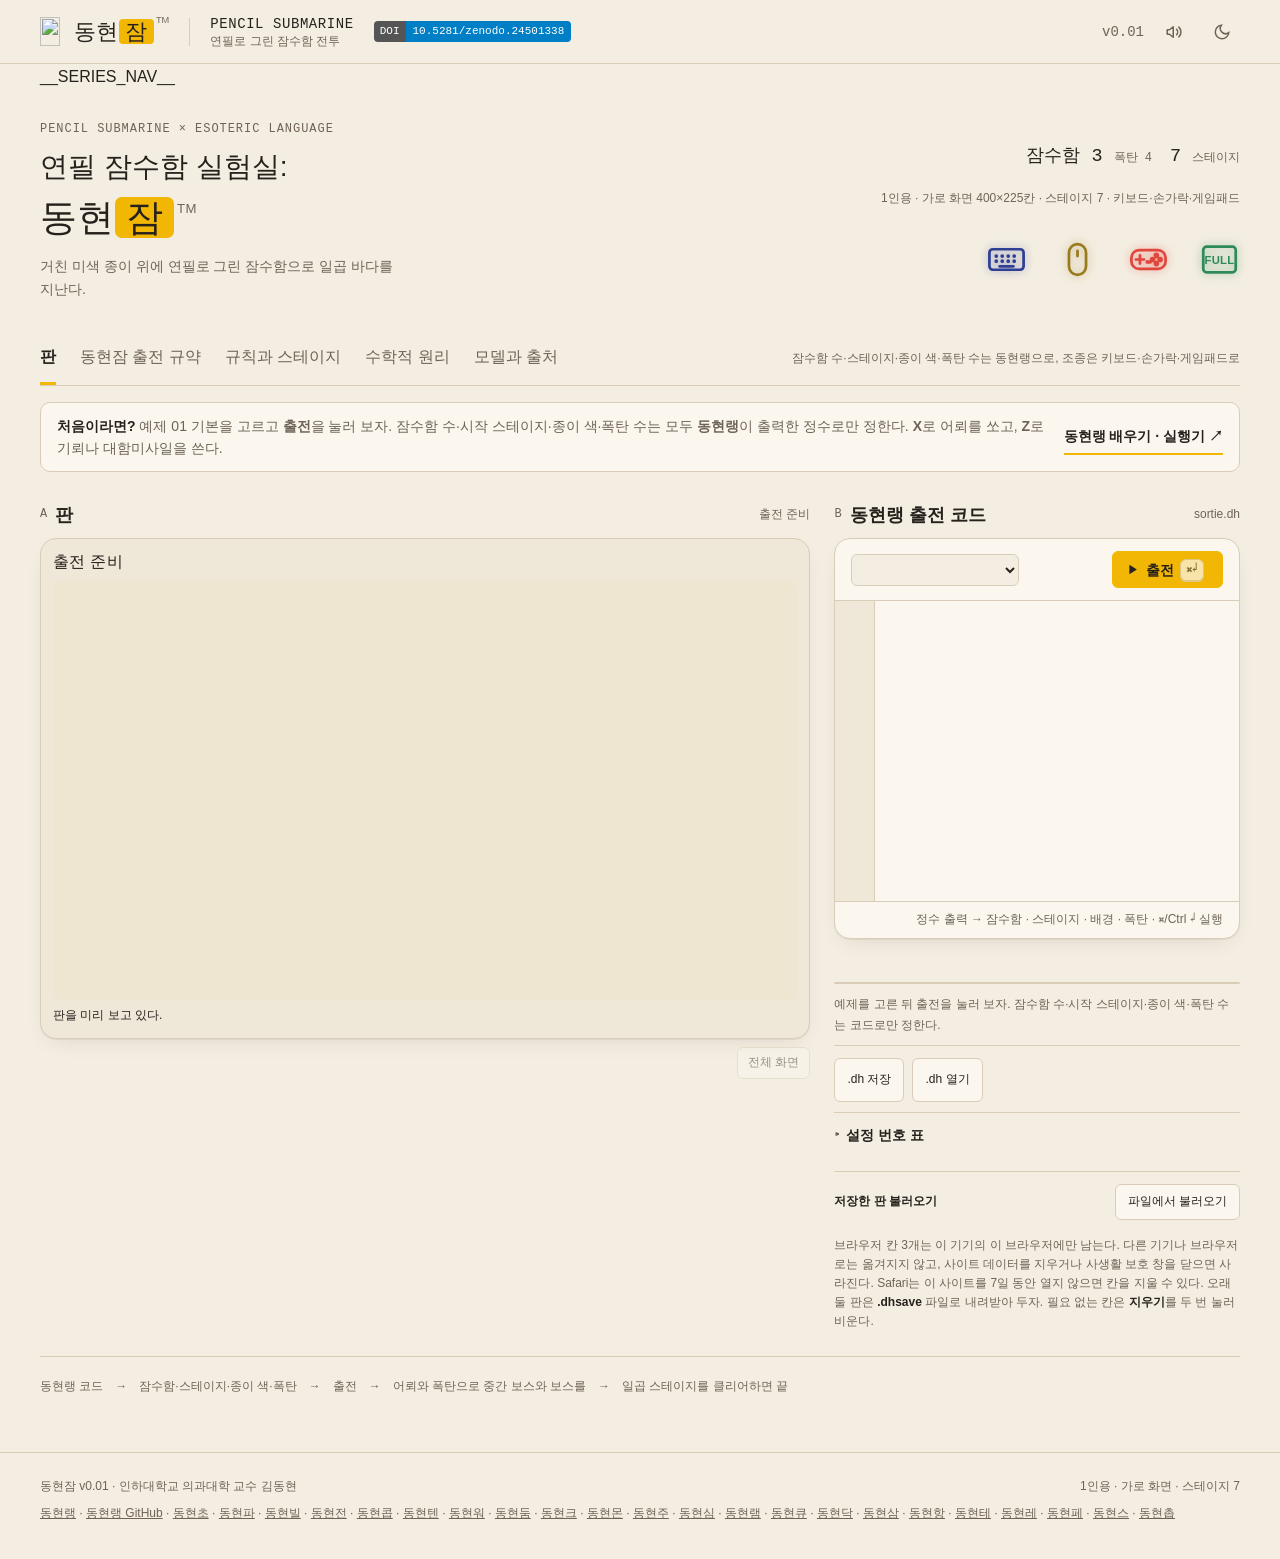
==== commit b98c2a52: "Zenodo DOI 배지를 넣음(판 번호 그대로) 머리글·README에 DOI 배지, CITATION.cff에 DOI. 게임·페이지 글 변경 없음. v0.01 태그와 Zenodo " ====
--- a/src/index.html
+++ b/src/index.html
@@ -11,7 +11,7 @@
 </head>
 <body>
 <header class="header">
-  <a class="brand" href="#" aria-label="동현잠 첫 화면으로"><span class="brand-main"><img class="brand-icon" src="__BRAND_ICON__" alt="" width="96" height="96">동현<span>잠</span><sup>TM</sup></span><i class="brand-divider"></i><span class="brand-sub">PENCIL SUBMARINE<small>연필로 그린 잠수함 전투</small></span></a>
+  <a class="brand" href="#" aria-label="동현잠 첫 화면으로"><span class="brand-main"><img class="brand-icon" src="__BRAND_ICON__" alt="" width="96" height="96">동현<span>잠</span><sup>TM</sup></span><i class="brand-divider"></i><span class="brand-sub">PENCIL SUBMARINE<small>연필로 그린 잠수함 전투</small></span></a><a class="doi-badge" href="https://doi.org/10.5281/zenodo.24501338" target="_blank" rel="noopener" aria-label="동현잠 Zenodo DOI 10.5281/zenodo.24501338" title="Zenodo DOI (모든 버전)"><b>DOI</b><span>10.5281/zenodo.24501338</span></a>
   <div class="edition">v0.01<button id="sound" class="icon-btn" aria-label="효과음 켜기·끄기" title="효과음 (M)" aria-pressed="true"><svg width="18" height="18" viewBox="0 0 24 24" fill="none" stroke="currentColor" stroke-width="2" stroke-linecap="round" stroke-linejoin="round" aria-hidden="true" focusable="false"><path d="M11 5 6 9H3v6h3l5 4z"/><path class="snd-on" d="M15.5 8.5a5 5 0 0 1 0 7M18.5 5.5a9 9 0 0 1 0 13"/><path class="snd-off" d="m16 9 6 6m0-6-6 6"/></svg></button><button id="theme" class="icon-btn" aria-label="밝은 화면과 어두운 화면 전환" title="화면 전환" aria-pressed="false"><svg width="18" height="18" viewBox="0 0 24 24" fill="none" stroke="currentColor" stroke-width="2" stroke-linecap="round" aria-hidden="true" focusable="false"><path d="M21 12.8A9 9 0 1 1 11.2 3a7 7 0 0 0 9.8 9.8z"/></svg></button></div>
 </header>
 <main>
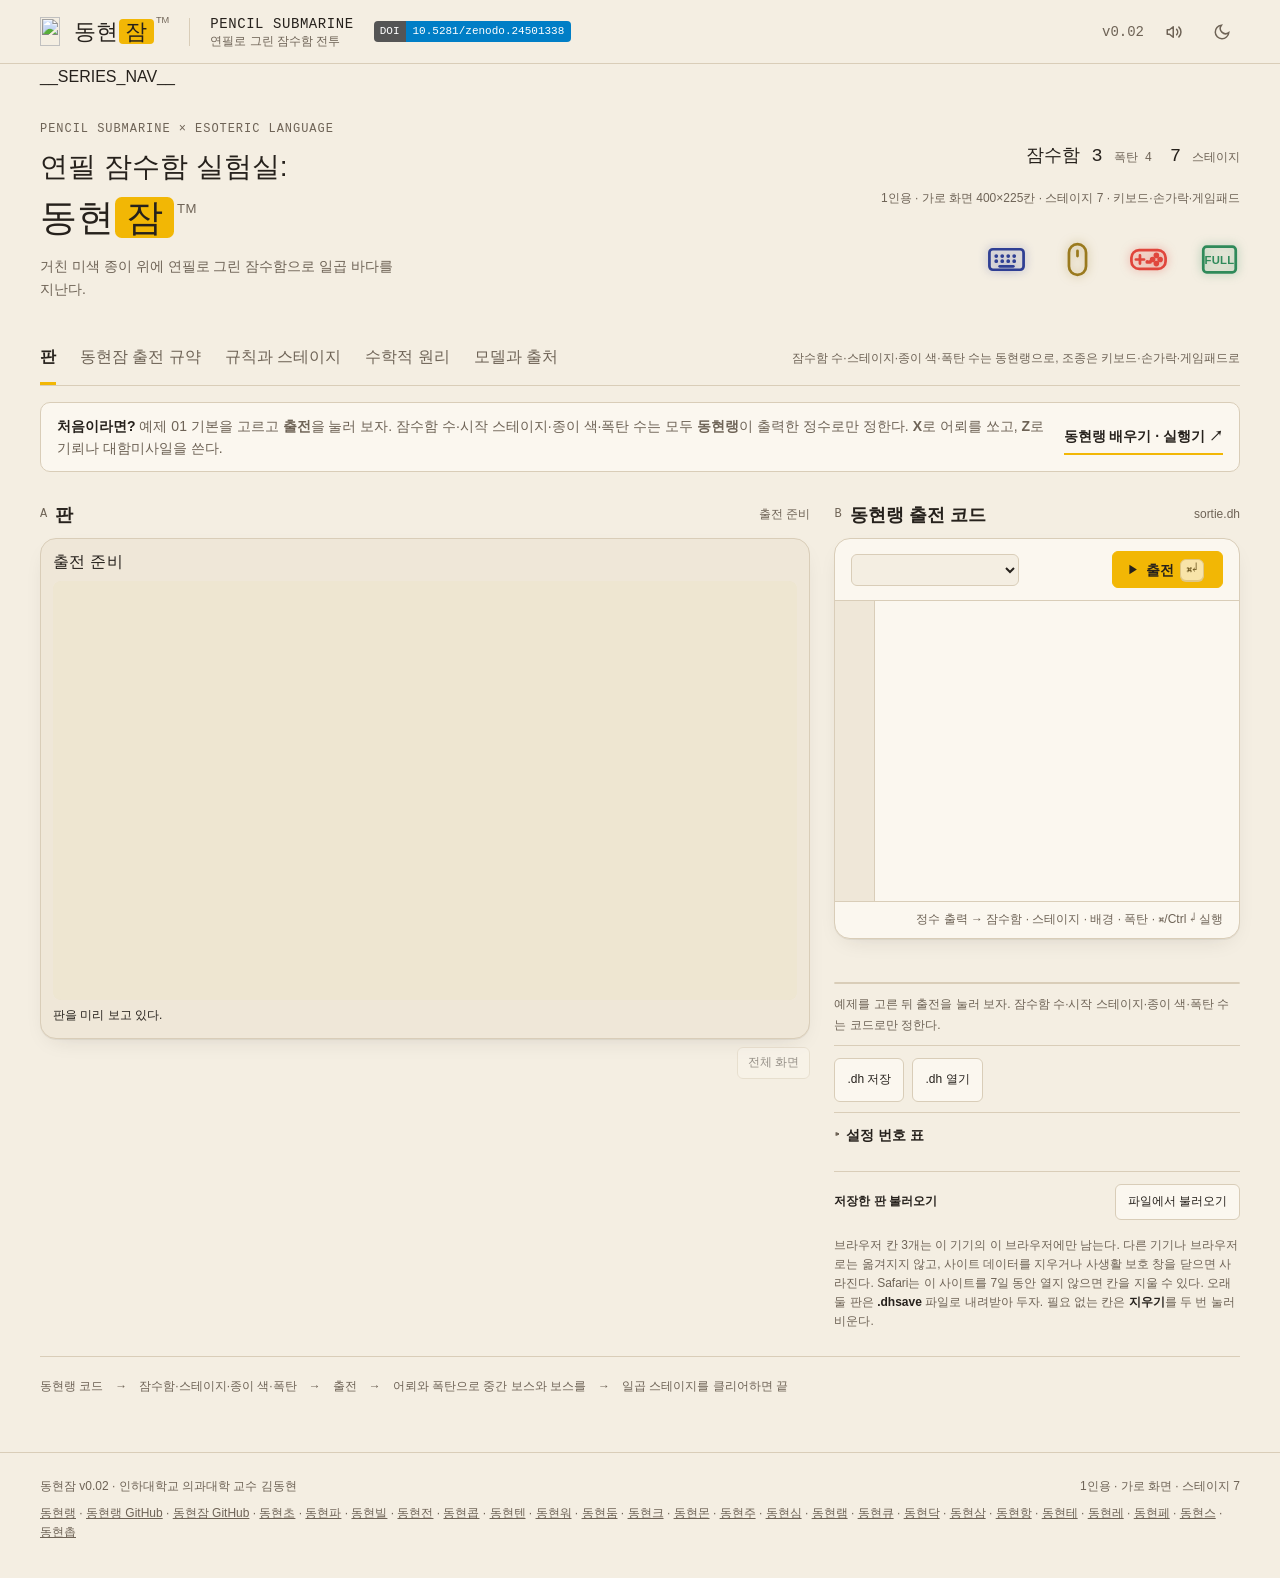
==== commit c5daf4ae: "v0.02: 바닥글에 이 저장소 링크를 넣은 판 바닥글에 ‘동현잠 GitHub’ 링크를 더함. 게임 규칙·저장 형식 그대로.  Co-authored-by: Perplexity <n" ====
--- a/src/index.html
+++ b/src/index.html
@@ -12,7 +12,7 @@
 <body>
 <header class="header">
   <a class="brand" href="#" aria-label="동현잠 첫 화면으로"><span class="brand-main"><img class="brand-icon" src="__BRAND_ICON__" alt="" width="96" height="96">동현<span>잠</span><sup>TM</sup></span><i class="brand-divider"></i><span class="brand-sub">PENCIL SUBMARINE<small>연필로 그린 잠수함 전투</small></span></a><a class="doi-badge" href="https://doi.org/10.5281/zenodo.24501338" target="_blank" rel="noopener" aria-label="동현잠 Zenodo DOI 10.5281/zenodo.24501338" title="Zenodo DOI (모든 버전)"><b>DOI</b><span>10.5281/zenodo.24501338</span></a>
-  <div class="edition">v0.01<button id="sound" class="icon-btn" aria-label="효과음 켜기·끄기" title="효과음 (M)" aria-pressed="true"><svg width="18" height="18" viewBox="0 0 24 24" fill="none" stroke="currentColor" stroke-width="2" stroke-linecap="round" stroke-linejoin="round" aria-hidden="true" focusable="false"><path d="M11 5 6 9H3v6h3l5 4z"/><path class="snd-on" d="M15.5 8.5a5 5 0 0 1 0 7M18.5 5.5a9 9 0 0 1 0 13"/><path class="snd-off" d="m16 9 6 6m0-6-6 6"/></svg></button><button id="theme" class="icon-btn" aria-label="밝은 화면과 어두운 화면 전환" title="화면 전환" aria-pressed="false"><svg width="18" height="18" viewBox="0 0 24 24" fill="none" stroke="currentColor" stroke-width="2" stroke-linecap="round" aria-hidden="true" focusable="false"><path d="M21 12.8A9 9 0 1 1 11.2 3a7 7 0 0 0 9.8 9.8z"/></svg></button></div>
+  <div class="edition">v0.02<button id="sound" class="icon-btn" aria-label="효과음 켜기·끄기" title="효과음 (M)" aria-pressed="true"><svg width="18" height="18" viewBox="0 0 24 24" fill="none" stroke="currentColor" stroke-width="2" stroke-linecap="round" stroke-linejoin="round" aria-hidden="true" focusable="false"><path d="M11 5 6 9H3v6h3l5 4z"/><path class="snd-on" d="M15.5 8.5a5 5 0 0 1 0 7M18.5 5.5a9 9 0 0 1 0 13"/><path class="snd-off" d="m16 9 6 6m0-6-6 6"/></svg></button><button id="theme" class="icon-btn" aria-label="밝은 화면과 어두운 화면 전환" title="화면 전환" aria-pressed="false"><svg width="18" height="18" viewBox="0 0 24 24" fill="none" stroke="currentColor" stroke-width="2" stroke-linecap="round" aria-hidden="true" focusable="false"><path d="M21 12.8A9 9 0 1 1 11.2 3a7 7 0 0 0 9.8 9.8z"/></svg></button></div>
 </header>
 <main>
 __SERIES_NAV__
@@ -66,7 +66,7 @@
   </section>
 
   <section id="tab-protocol" class="tab-panel document" hidden>
-    <div class="doc-heading"><div class="eyebrow">SORTIE I/O · v0.01</div><h2>잠수함과 폭탄은 동현랭으로, 조종은 손으로.</h2><p>동현랭 프로그램이 출력한 정수를 차례로 읽는다. <b>첫 정수가 잠수함 수</b>이고 이것만 있으면 바로 나선다. 둘째 정수는 시작 스테이지, 셋째 정수는 배경 색, 넷째 정수는 시작 폭탄 수이며 셋 다 생략할 수 있다. 출전한 뒤에는 동현랭을 쓰지 않는다.</p></div>
+    <div class="doc-heading"><div class="eyebrow">SORTIE I/O · v0.02</div><h2>잠수함과 폭탄은 동현랭으로, 조종은 손으로.</h2><p>동현랭 프로그램이 출력한 정수를 차례로 읽는다. <b>첫 정수가 잠수함 수</b>이고 이것만 있으면 바로 나선다. 둘째 정수는 시작 스테이지, 셋째 정수는 배경 색, 넷째 정수는 시작 폭탄 수이며 셋 다 생략할 수 있다. 출전한 뒤에는 동현랭을 쓰지 않는다.</p></div>
     <div class="table-wrap"><table><thead><tr><th>차례</th><th>뜻</th><th>값</th><th>기본값</th></tr></thead><tbody>
       <tr><td>첫째</td><td>잠수함 수</td><td>1~9. 가라앉으면 하나 줄고 새 잠수함이 나선다. 0이 되면 게임 오버다. 이어 하기를 고르면 이 수로 다시 채워진다. <b>반드시 있어야 한다</b></td><td>—</td></tr>
       <tr><td>둘째</td><td>시작 스테이지</td><td>1~7. 1 햇살 여울 · 2 산호 숲 · 3 난파선 무덤 · 4 열수 굴뚝 · 5 얼음 지붕 · 6 흑연 해구 · 7 먹빛 심연</td><td>1</td></tr>
@@ -114,7 +114,7 @@
     <div class="foe-grid" id="foe-grid"></div>
   </section>
 
-  <!-- 수학적 원리 --><section id="tab-math" class="tab-panel document" hidden><div class="doc-heading"><div class="eyebrow">MATHEMATICAL PRINCIPLES · v0.01</div><h2>수학적 원리.<br>좌표로 읽는 잠수함 전투.</h2><p>동현잠의 화면은 가로 400칸, 세로 225칸이고 1초에 60걸음으로 움직인다. 스테이지는 가로로 2,860~3,140칸 이어지고, 화면은 그 가운데 400칸을 비춘다. 아래 식과 수는 지금 엔진 코드(<code>src/game.js</code>, <code>src/level.js</code>)에 들어 있는 그대로다.</p></div><div class="math-grid">
+  <!-- 수학적 원리 --><section id="tab-math" class="tab-panel document" hidden><div class="doc-heading"><div class="eyebrow">MATHEMATICAL PRINCIPLES · v0.02</div><h2>수학적 원리.<br>좌표로 읽는 잠수함 전투.</h2><p>동현잠의 화면은 가로 400칸, 세로 225칸이고 1초에 60걸음으로 움직인다. 스테이지는 가로로 2,860~3,140칸 이어지고, 화면은 그 가운데 400칸을 비춘다. 아래 식과 수는 지금 엔진 코드(<code>src/game.js</code>, <code>src/level.js</code>)에 들어 있는 그대로다.</p></div><div class="math-grid">
 <article><h3><span class="math-num">1</span>좌표와 바다</h3><p>원점은 스테이지의 왼쪽 위다. <math><mi>x</mi></math>는 오른쪽으로, <math><mi>y</mi></math>는 아래로 커진다. 수면은 <math><mrow><mi>y</mi><mo>=</mo><mn>27</mn></mrow></math>이다. 바다 밑은 가로 한 칸마다 높이 하나를 적은 함수 <math><mrow><mi>g</mi><mo>(</mo><mi>x</mi><mo>)</mo></mrow></math>이고, 얼음이나 바위가 덮인 곳에는 지붕 <math><mrow><mi>c</mi><mo>(</mo><mi>x</mi><mo>)</mo></mrow></math>가 하나 더 있다.</p><div class="eq"><span class="eq-run"><math display="block"><mrow><mo>max</mo><mo>(</mo><mn>37</mn><mo>,</mo><mi>c</mi><mo>(</mo><mi>x</mi><mo>)</mo><mo>+</mo><mn>7.5</mn><mo>)</mo><mo>≤</mo><mi>y</mi><mo>≤</mo><mi>g</mi><mo>(</mo><mi>x</mi><mo>)</mo><mo>−</mo><mn>7.5</mn></mrow></math></span></div><p>잠수함의 몸은 가운데에서 위아래로 7.5칸, 옆으로 15칸이다. 수면 아래 10칸보다 위로는 올라가지 않는다. 수면의 물결은 두 사인 곡선을 겹친 것이다.</p><div class="eq"><span class="eq-run"><math display="block"><mrow><mi>η</mi><mo>(</mo><mi>x</mi><mo>,</mo><mi>t</mi><mo>)</mo><mo>=</mo><mn>1.1</mn><mo>sin</mo><mo>(</mo><mn>0.09</mn><mi>x</mi><mo>+</mo><mn>0.05</mn><mi>t</mi><mo>)</mo></mrow></math></span><span class="eq-run"><math display="block"><mrow><mo>+</mo><mn>0.9</mn><mo>sin</mo><mo>(</mo><mn>0.031</mn><mi>x</mi><mo>−</mo><mn>0.03</mn><mi>t</mi><mo>)</mo></mrow></math></span></div></article>
 <article><h3><span class="math-num">2</span>물의 저항</h3><p>십자키는 <b>가속</b>을 준다. 그리고 걸음마다 속도에 1보다 작은 수를 곱한다. 이것이 물의 저항이다. 빠를수록 많이 깎이므로 속도는 어느 값에서 더 늘지 않는다.</p><div class="eq"><span class="eq-run"><math display="block"><mrow><msub><mi>v</mi><mi>x</mi></msub><mo>←</mo><mn>0.972</mn><mo>(</mo><msub><mi>v</mi><mi>x</mi></msub><mo>±</mo><mn>0.06</mn><mo>)</mo></mrow></math></span><span class="eq-run"><math display="block"><mrow><msub><mi>v</mi><mi>y</mi></msub><mo>←</mo><mn>0.95</mn><mo>(</mo><msub><mi>v</mi><mi>y</mi></msub><mo>±</mo><mn>0.055</mn><mo>)</mo></mrow></math></span></div><p>계속 누르면 닿는 속도 <math><msub><mi>v</mi><mo>∞</mo></msub></math>는 가속과 저항이 비기는 곳이다. 가로는 2.08칸, 세로는 1.05칸이다.</p><div class="eq big"><span class="eq-run"><math display="block"><mrow><msub><mi>v</mi><mo>∞</mo></msub><mo>=</mo><mfrac><mrow><mi>a</mi><mi>k</mi></mrow><mrow><mn>1</mn><mo>−</mo><mi>k</mi></mrow></mfrac><mo>=</mo><mfrac><mrow><mn>0.06</mn><mo>×</mo><mn>0.972</mn></mrow><mn>0.028</mn></mfrac><mo>≈</mo><mn>2.08</mn></mrow></math></span></div><p>키를 떼면 속도는 걸음마다 0.972배가 된다. 24걸음(0.4초)마다 절반으로 줄고, 가장 빠를 때 떼면 72칸쯤 더 미끄러진다. 그래서 멎을 자리보다 일찍 떼거나 반대쪽을 눌러 세운다.</p></article>
 <article><h3><span class="math-num">3</span>어뢰</h3><p>어뢰는 관을 나와 12걸음 동안 가라앉은 뒤에야 추진기가 돈다. 그 뒤로는 걸음마다 0.11씩 빨라져 37걸음쯤 뒤에 최고 속도 4.4칸에 닿는다. 처음에는 느리고 멀리 갈수록 빠르다.</p><div class="eq"><span class="eq-run"><math display="block"><mrow><msub><mi>u</mi><mi>x</mi></msub><mo>←</mo><mo>min</mo><mo>(</mo><mn>4.4</mn><mo>,</mo><msub><mi>u</mi><mi>x</mi></msub><mo>+</mo><mn>0.11</mn><mo>)</mo></mrow></math></span><span class="eq-run"><math display="block"><mrow><mi>d</mi><mo>(</mo><mi>t</mi><mo>)</mo><mo>≈</mo><msub><mi>u</mi><mn>0</mn></msub><mi>t</mi><mo>+</mo><mn>0.055</mn><msup><mi>t</mi><mn>2</mn></msup></mrow></math></span></div><p>가라앉는 깊이는 3.4칸쯤이고 관이 배 가운데보다 4.5칸 아래에 있어, 어뢰는 잠수함보다 8칸쯤 아래를 지난다. 관은 둘이다. 화면에 두 발이 나가 있으면 하나가 터지거나 화면을 벗어나야 다음 발을 쏜다. 쏜 뒤 22걸음은 다음 발을 쏘지 못한다.</p></article>
@@ -136,7 +136,7 @@
     <aside class="maker-note"><span class="eyebrow">만든 사람</span><a class="sponsor-btn" href="https://github.com/sponsors/Raspberry-Kim" target="_blank" rel="noopener" aria-label="GitHub Sponsors로 동현랭 후원하기" title="GitHub Sponsors로 후원하기"><svg width="13" height="13" viewBox="0 0 16 16" fill="currentColor" aria-hidden="true"><path d="M7.655 14.916v-.001h-.002l-.006-.003-.018-.01a22.066 22.066 0 0 1-3.744-2.584C2.045 10.731 0 8.35 0 5.5 0 2.836 2.086 1 4.25 1 5.797 1 7.153 1.802 8 3.02 8.847 1.802 10.203 1 11.75 1 13.914 1 16 2.836 16 5.5c0 2.85-2.044 5.231-3.886 6.818a22.094 22.094 0 0 1-3.433 2.414 7.152 7.152 0 0 1-.31.17l-.018.01-.008.004a.75.75 0 0 1-.69 0Z"></path></svg>후원</a><p>인하대학교 의과대학 김동현 교수는 백신학·감염학을 연구한다. 명랑하고 따뜻한 개발을 지향한다.</p></aside>
   </section>
 </main>
-<footer><span>동현잠 v0.01 · 인하대학교 의과대학 교수 김동현</span><span>1인용 · 가로 화면 · 스테이지 7</span><span><a href="https://raspberry-kim.github.io/donghyun-lang/" target="_blank" rel="noopener">동현랭</a> · <a href="https://github.com/Raspberry-Kim/donghyun-lang" target="_blank" rel="noopener">동현랭 GitHub</a> · <a href="https://raspberry-kim.github.io/donghyun-lab1/" target="_blank" rel="noopener">동현초</a> · <a href="https://raspberry-kim.github.io/donghyun-lab2/" target="_blank" rel="noopener">동현파</a> · <a href="https://raspberry-kim.github.io/donghyun-lab3/" target="_blank" rel="noopener">동현빌</a> · <a href="https://raspberry-kim.github.io/donghyun-lab4/" target="_blank" rel="noopener">동현전</a> · <a href="https://raspberry-kim.github.io/donghyun-lab5/" target="_blank" rel="noopener">동현콥</a> · <a href="https://raspberry-kim.github.io/donghyun-lab6/" target="_blank" rel="noopener">동현텐</a> · <a href="https://raspberry-kim.github.io/donghyun-lab7/" target="_blank" rel="noopener">동현워</a> · <a href="https://raspberry-kim.github.io/donghyun-lab8/" target="_blank" rel="noopener">동현둠</a> · <a href="https://raspberry-kim.github.io/donghyun-lab9/" target="_blank" rel="noopener">동현크</a> · <a href="https://raspberry-kim.github.io/donghyun-lab10/" target="_blank" rel="noopener">동현몬</a> · <a href="https://raspberry-kim.github.io/donghyun-lab11/" target="_blank" rel="noopener">동현주</a> · <a href="https://raspberry-kim.github.io/donghyun-lab12/" target="_blank" rel="noopener">동현심</a> · <a href="https://raspberry-kim.github.io/donghyun-lab13/" target="_blank" rel="noopener">동현램</a> · <a href="https://raspberry-kim.github.io/donghyun-lab14/" target="_blank" rel="noopener">동현큐</a> · <a href="https://raspberry-kim.github.io/donghyun-lab15/" target="_blank" rel="noopener">동현닥</a> · <a href="https://raspberry-kim.github.io/donghyun-lab16/" target="_blank" rel="noopener">동현삼</a> · <a href="https://raspberry-kim.github.io/donghyun-lab17/" target="_blank" rel="noopener">동현항</a> · <a href="https://raspberry-kim.github.io/donghyun-lab18/" target="_blank" rel="noopener">동현테</a> · <a href="https://raspberry-kim.github.io/donghyun-lab19/" target="_blank" rel="noopener">동현레</a> · <a href="https://raspberry-kim.github.io/donghyun-lab20/" target="_blank" rel="noopener">동현페</a> · <a href="https://raspberry-kim.github.io/donghyun-lab21/" target="_blank" rel="noopener">동현스</a> · <a href="https://raspberry-kim.github.io/donghyun-lab22/" target="_blank" rel="noopener">동현촙</a></span></footer>
+<footer><span>동현잠 v0.02 · 인하대학교 의과대학 교수 김동현</span><span>1인용 · 가로 화면 · 스테이지 7</span><span><a href="https://raspberry-kim.github.io/donghyun-lang/" target="_blank" rel="noopener">동현랭</a> · <a href="https://github.com/Raspberry-Kim/donghyun-lang" target="_blank" rel="noopener">동현랭 GitHub</a> · <a href="https://github.com/Raspberry-Kim/donghyun-lab23" target="_blank" rel="noopener">동현잠 GitHub</a> · <a href="https://raspberry-kim.github.io/donghyun-lab1/" target="_blank" rel="noopener">동현초</a> · <a href="https://raspberry-kim.github.io/donghyun-lab2/" target="_blank" rel="noopener">동현파</a> · <a href="https://raspberry-kim.github.io/donghyun-lab3/" target="_blank" rel="noopener">동현빌</a> · <a href="https://raspberry-kim.github.io/donghyun-lab4/" target="_blank" rel="noopener">동현전</a> · <a href="https://raspberry-kim.github.io/donghyun-lab5/" target="_blank" rel="noopener">동현콥</a> · <a href="https://raspberry-kim.github.io/donghyun-lab6/" target="_blank" rel="noopener">동현텐</a> · <a href="https://raspberry-kim.github.io/donghyun-lab7/" target="_blank" rel="noopener">동현워</a> · <a href="https://raspberry-kim.github.io/donghyun-lab8/" target="_blank" rel="noopener">동현둠</a> · <a href="https://raspberry-kim.github.io/donghyun-lab9/" target="_blank" rel="noopener">동현크</a> · <a href="https://raspberry-kim.github.io/donghyun-lab10/" target="_blank" rel="noopener">동현몬</a> · <a href="https://raspberry-kim.github.io/donghyun-lab11/" target="_blank" rel="noopener">동현주</a> · <a href="https://raspberry-kim.github.io/donghyun-lab12/" target="_blank" rel="noopener">동현심</a> · <a href="https://raspberry-kim.github.io/donghyun-lab13/" target="_blank" rel="noopener">동현램</a> · <a href="https://raspberry-kim.github.io/donghyun-lab14/" target="_blank" rel="noopener">동현큐</a> · <a href="https://raspberry-kim.github.io/donghyun-lab15/" target="_blank" rel="noopener">동현닥</a> · <a href="https://raspberry-kim.github.io/donghyun-lab16/" target="_blank" rel="noopener">동현삼</a> · <a href="https://raspberry-kim.github.io/donghyun-lab17/" target="_blank" rel="noopener">동현항</a> · <a href="https://raspberry-kim.github.io/donghyun-lab18/" target="_blank" rel="noopener">동현테</a> · <a href="https://raspberry-kim.github.io/donghyun-lab19/" target="_blank" rel="noopener">동현레</a> · <a href="https://raspberry-kim.github.io/donghyun-lab20/" target="_blank" rel="noopener">동현페</a> · <a href="https://raspberry-kim.github.io/donghyun-lab21/" target="_blank" rel="noopener">동현스</a> · <a href="https://raspberry-kim.github.io/donghyun-lab22/" target="_blank" rel="noopener">동현촙</a></span></footer>
 <script src="./game.js"></script>
 <script>
 /* 입력 표식 풍선 도움말 */
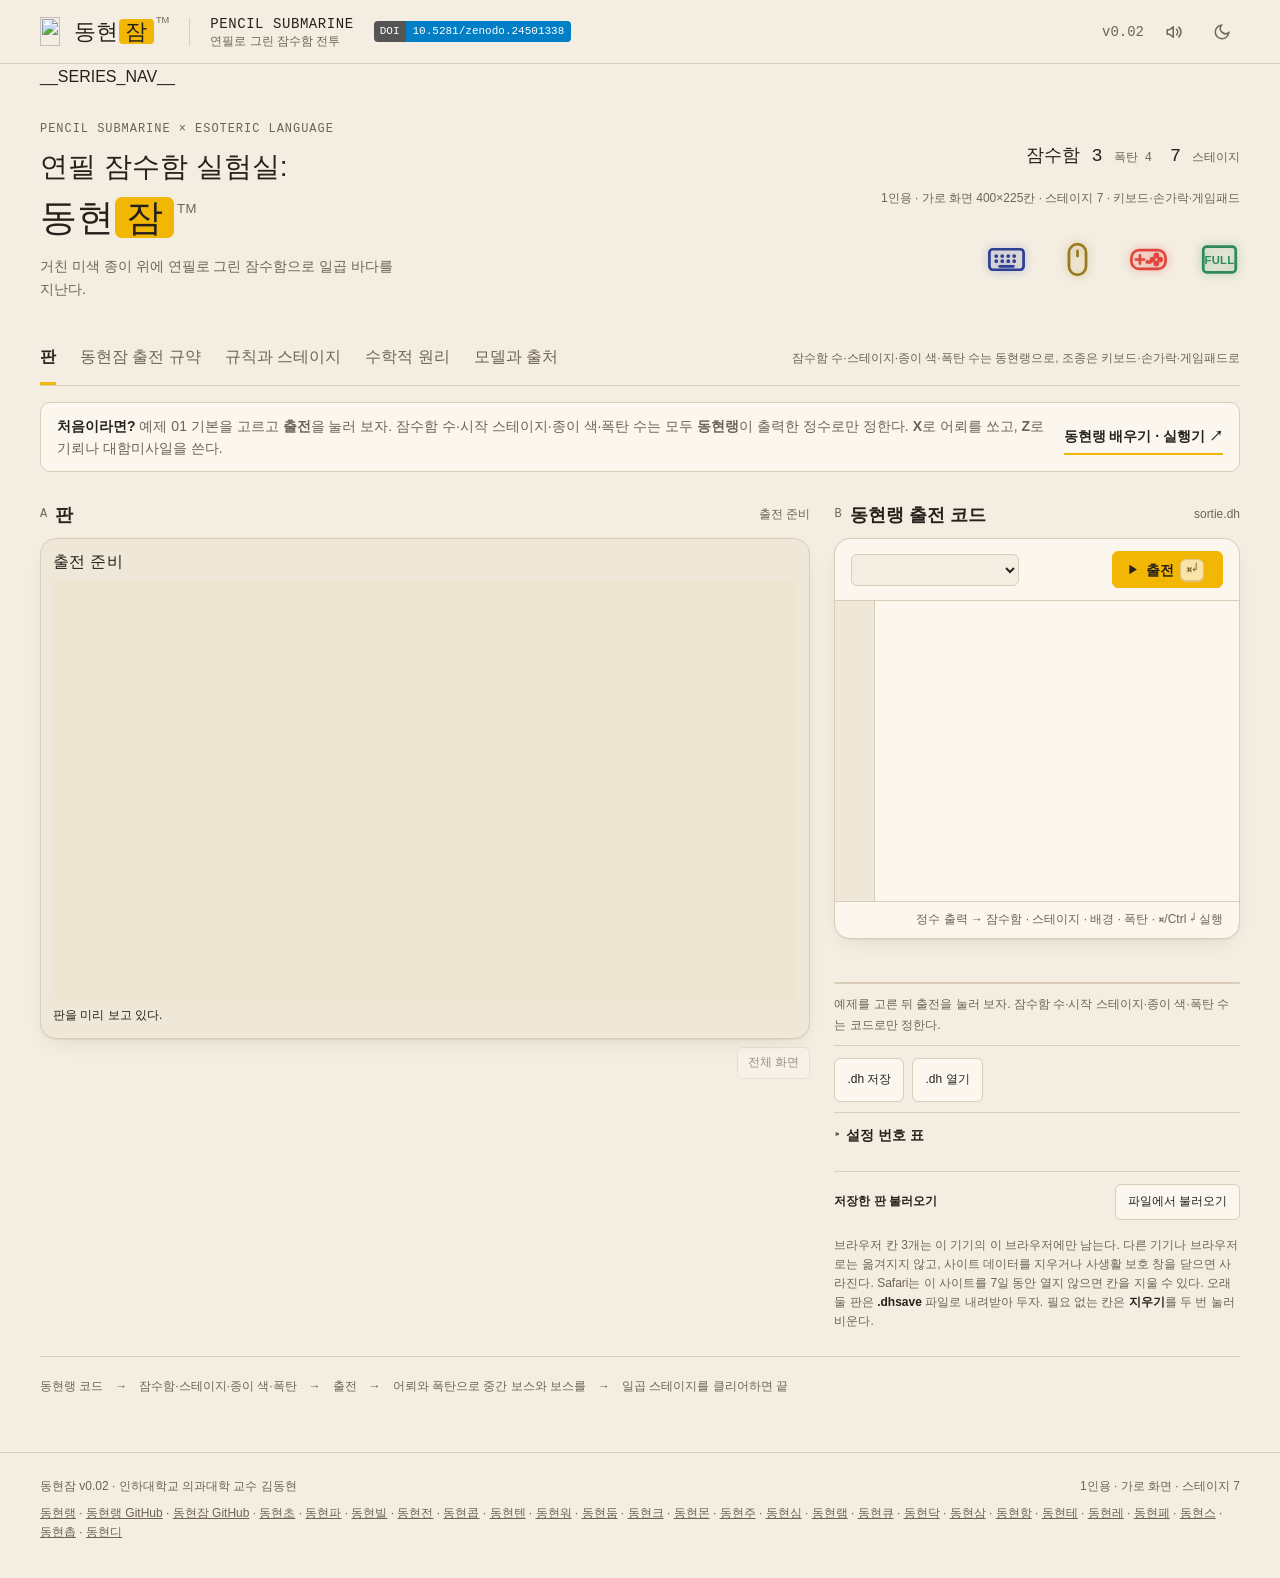
==== commit d40afadd: "시리즈 띠에 동현디를 더함(스물다섯 사이트) 25칸은 홀수라 데스크톱은 동현랭이 두 줄 높이, 실험실은 12열×2줄. 휴대폰은 두 열이고 동현랭이 두 칸. 바닥글 링크 끝에 동현디" ====
--- a/src/index.html
+++ b/src/index.html
@@ -136,7 +136,7 @@
     <aside class="maker-note"><span class="eyebrow">만든 사람</span><a class="sponsor-btn" href="https://github.com/sponsors/Raspberry-Kim" target="_blank" rel="noopener" aria-label="GitHub Sponsors로 동현랭 후원하기" title="GitHub Sponsors로 후원하기"><svg width="13" height="13" viewBox="0 0 16 16" fill="currentColor" aria-hidden="true"><path d="M7.655 14.916v-.001h-.002l-.006-.003-.018-.01a22.066 22.066 0 0 1-3.744-2.584C2.045 10.731 0 8.35 0 5.5 0 2.836 2.086 1 4.25 1 5.797 1 7.153 1.802 8 3.02 8.847 1.802 10.203 1 11.75 1 13.914 1 16 2.836 16 5.5c0 2.85-2.044 5.231-3.886 6.818a22.094 22.094 0 0 1-3.433 2.414 7.152 7.152 0 0 1-.31.17l-.018.01-.008.004a.75.75 0 0 1-.69 0Z"></path></svg>후원</a><p>인하대학교 의과대학 김동현 교수는 백신학·감염학을 연구한다. 명랑하고 따뜻한 개발을 지향한다.</p></aside>
   </section>
 </main>
-<footer><span>동현잠 v0.02 · 인하대학교 의과대학 교수 김동현</span><span>1인용 · 가로 화면 · 스테이지 7</span><span><a href="https://raspberry-kim.github.io/donghyun-lang/" target="_blank" rel="noopener">동현랭</a> · <a href="https://github.com/Raspberry-Kim/donghyun-lang" target="_blank" rel="noopener">동현랭 GitHub</a> · <a href="https://github.com/Raspberry-Kim/donghyun-lab23" target="_blank" rel="noopener">동현잠 GitHub</a> · <a href="https://raspberry-kim.github.io/donghyun-lab1/" target="_blank" rel="noopener">동현초</a> · <a href="https://raspberry-kim.github.io/donghyun-lab2/" target="_blank" rel="noopener">동현파</a> · <a href="https://raspberry-kim.github.io/donghyun-lab3/" target="_blank" rel="noopener">동현빌</a> · <a href="https://raspberry-kim.github.io/donghyun-lab4/" target="_blank" rel="noopener">동현전</a> · <a href="https://raspberry-kim.github.io/donghyun-lab5/" target="_blank" rel="noopener">동현콥</a> · <a href="https://raspberry-kim.github.io/donghyun-lab6/" target="_blank" rel="noopener">동현텐</a> · <a href="https://raspberry-kim.github.io/donghyun-lab7/" target="_blank" rel="noopener">동현워</a> · <a href="https://raspberry-kim.github.io/donghyun-lab8/" target="_blank" rel="noopener">동현둠</a> · <a href="https://raspberry-kim.github.io/donghyun-lab9/" target="_blank" rel="noopener">동현크</a> · <a href="https://raspberry-kim.github.io/donghyun-lab10/" target="_blank" rel="noopener">동현몬</a> · <a href="https://raspberry-kim.github.io/donghyun-lab11/" target="_blank" rel="noopener">동현주</a> · <a href="https://raspberry-kim.github.io/donghyun-lab12/" target="_blank" rel="noopener">동현심</a> · <a href="https://raspberry-kim.github.io/donghyun-lab13/" target="_blank" rel="noopener">동현램</a> · <a href="https://raspberry-kim.github.io/donghyun-lab14/" target="_blank" rel="noopener">동현큐</a> · <a href="https://raspberry-kim.github.io/donghyun-lab15/" target="_blank" rel="noopener">동현닥</a> · <a href="https://raspberry-kim.github.io/donghyun-lab16/" target="_blank" rel="noopener">동현삼</a> · <a href="https://raspberry-kim.github.io/donghyun-lab17/" target="_blank" rel="noopener">동현항</a> · <a href="https://raspberry-kim.github.io/donghyun-lab18/" target="_blank" rel="noopener">동현테</a> · <a href="https://raspberry-kim.github.io/donghyun-lab19/" target="_blank" rel="noopener">동현레</a> · <a href="https://raspberry-kim.github.io/donghyun-lab20/" target="_blank" rel="noopener">동현페</a> · <a href="https://raspberry-kim.github.io/donghyun-lab21/" target="_blank" rel="noopener">동현스</a> · <a href="https://raspberry-kim.github.io/donghyun-lab22/" target="_blank" rel="noopener">동현촙</a></span></footer>
+<footer><span>동현잠 v0.02 · 인하대학교 의과대학 교수 김동현</span><span>1인용 · 가로 화면 · 스테이지 7</span><span><a href="https://raspberry-kim.github.io/donghyun-lang/" target="_blank" rel="noopener">동현랭</a> · <a href="https://github.com/Raspberry-Kim/donghyun-lang" target="_blank" rel="noopener">동현랭 GitHub</a> · <a href="https://github.com/Raspberry-Kim/donghyun-lab23" target="_blank" rel="noopener">동현잠 GitHub</a> · <a href="https://raspberry-kim.github.io/donghyun-lab1/" target="_blank" rel="noopener">동현초</a> · <a href="https://raspberry-kim.github.io/donghyun-lab2/" target="_blank" rel="noopener">동현파</a> · <a href="https://raspberry-kim.github.io/donghyun-lab3/" target="_blank" rel="noopener">동현빌</a> · <a href="https://raspberry-kim.github.io/donghyun-lab4/" target="_blank" rel="noopener">동현전</a> · <a href="https://raspberry-kim.github.io/donghyun-lab5/" target="_blank" rel="noopener">동현콥</a> · <a href="https://raspberry-kim.github.io/donghyun-lab6/" target="_blank" rel="noopener">동현텐</a> · <a href="https://raspberry-kim.github.io/donghyun-lab7/" target="_blank" rel="noopener">동현워</a> · <a href="https://raspberry-kim.github.io/donghyun-lab8/" target="_blank" rel="noopener">동현둠</a> · <a href="https://raspberry-kim.github.io/donghyun-lab9/" target="_blank" rel="noopener">동현크</a> · <a href="https://raspberry-kim.github.io/donghyun-lab10/" target="_blank" rel="noopener">동현몬</a> · <a href="https://raspberry-kim.github.io/donghyun-lab11/" target="_blank" rel="noopener">동현주</a> · <a href="https://raspberry-kim.github.io/donghyun-lab12/" target="_blank" rel="noopener">동현심</a> · <a href="https://raspberry-kim.github.io/donghyun-lab13/" target="_blank" rel="noopener">동현램</a> · <a href="https://raspberry-kim.github.io/donghyun-lab14/" target="_blank" rel="noopener">동현큐</a> · <a href="https://raspberry-kim.github.io/donghyun-lab15/" target="_blank" rel="noopener">동현닥</a> · <a href="https://raspberry-kim.github.io/donghyun-lab16/" target="_blank" rel="noopener">동현삼</a> · <a href="https://raspberry-kim.github.io/donghyun-lab17/" target="_blank" rel="noopener">동현항</a> · <a href="https://raspberry-kim.github.io/donghyun-lab18/" target="_blank" rel="noopener">동현테</a> · <a href="https://raspberry-kim.github.io/donghyun-lab19/" target="_blank" rel="noopener">동현레</a> · <a href="https://raspberry-kim.github.io/donghyun-lab20/" target="_blank" rel="noopener">동현페</a> · <a href="https://raspberry-kim.github.io/donghyun-lab21/" target="_blank" rel="noopener">동현스</a> · <a href="https://raspberry-kim.github.io/donghyun-lab22/" target="_blank" rel="noopener">동현촙</a> · <a href="https://raspberry-kim.github.io/donghyun-lab24/" target="_blank" rel="noopener">동현디</a></span></footer>
 <script src="./game.js"></script>
 <script>
 /* 입력 표식 풍선 도움말 */
--- a/src/style.css
+++ b/src/style.css
@@ -441,6 +441,24 @@
  .series-strip .series-links:has(.series-item:nth-child(24):last-child){grid-template-columns:repeat(2,minmax(0,1fr));grid-template-rows:none}
 }
 
+/* SERIES-25: 데스크톱은 동현랭 두 줄 높이 + 24실험실 12열×2줄. 모바일은 기존 홀수 규칙. */
+@media(min-width:781px){
+ .series-strip .series-links:has(.series-item:nth-child(25):last-child){grid-template-columns:repeat(13,minmax(0,1fr));grid-template-rows:repeat(2,1fr);grid-auto-flow:row;min-width:0}
+ .series-strip .series-links:has(.series-item:nth-child(25):last-child) .series-item[data-series="lang"]{grid-column:auto;grid-row:span 2;align-items:center;text-align:center}
+ .series-strip .series-links:has(.series-item:nth-child(25):last-child) .series-item[data-series="lang"] .series-name{font-size:19px}
+ .series-strip .series-links:has(.series-item:nth-child(25):last-child) .series-note{white-space:normal;word-break:keep-all}
+}
+@media(min-width:781px) and (max-width:980px){
+ .series-strip .series-links:has(.series-item:nth-child(25):last-child) .series-item[data-series="lang"] .series-name{font-size:16px}
+}
+@media(min-width:781px) and (max-width:840px){
+ .series-strip .series-links:has(.series-item:nth-child(25):last-child) .series-name,.series-strip .series-links:has(.series-item:nth-child(25):last-child) .series-item[data-series="lang"] .series-name{font-size:14px}
+}
+@media(max-width:780px){
+ .series-strip .series-links:has(.series-item:nth-child(25):last-child){grid-template-columns:repeat(2,minmax(0,1fr));grid-template-rows:none}
+ .series-strip .series-links:has(.series-item:nth-child(25):last-child) .series-item[data-series="lang"]{grid-column:span 2;grid-row:auto}
+}
+
 /* ── 동현스: 세로로 긴 연필 종이 ── */
 .play-grid{grid-template-columns:minmax(0,1.05fr) minmax(360px,1fr)}
 .board-stage.ds-board{background:var(--ds-paper,#eee6d1);margin:0 auto;width:fit-content;max-width:100%}
